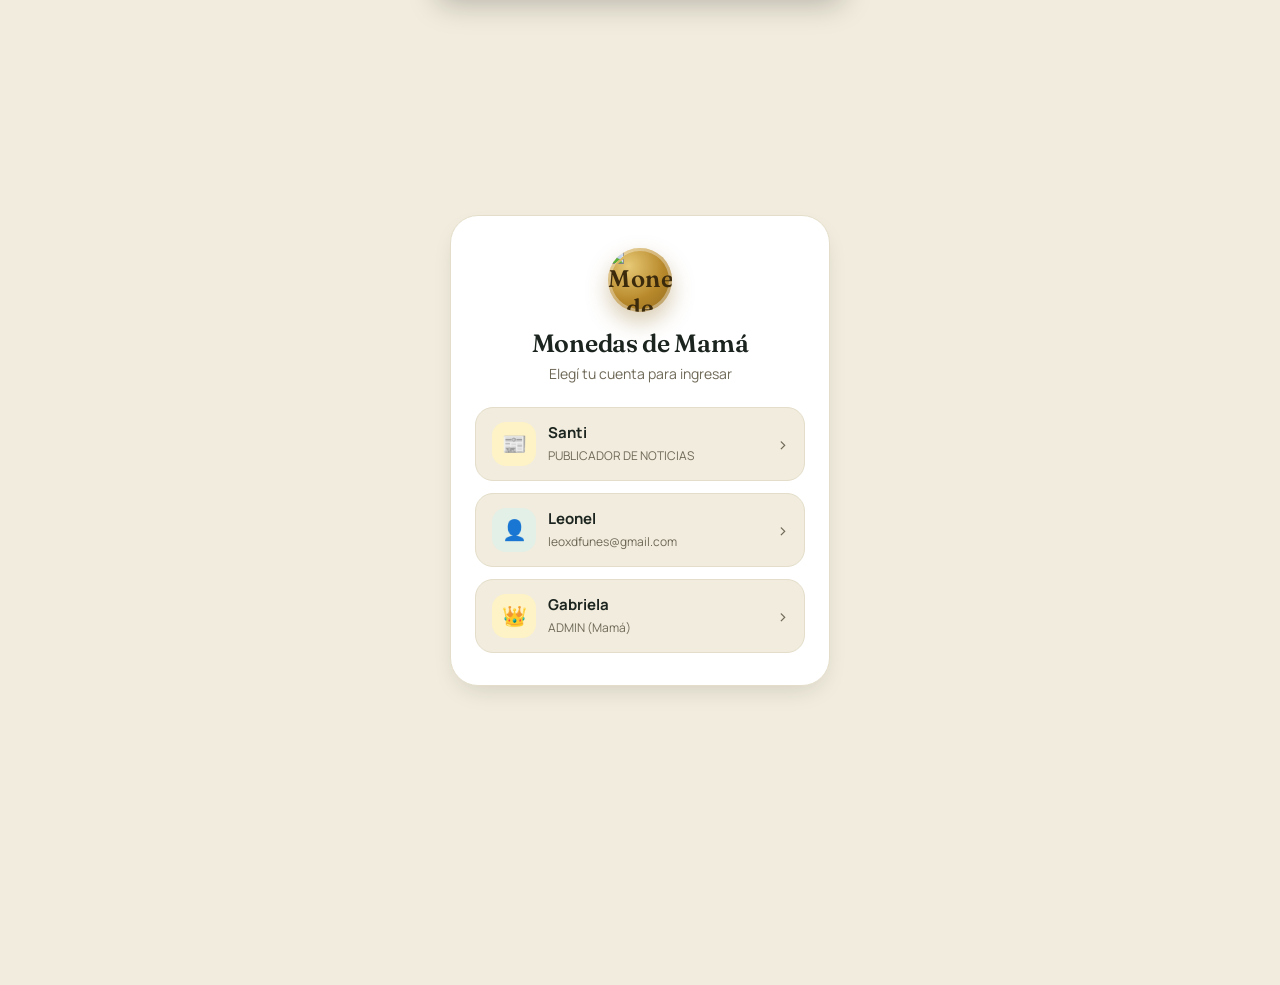
==== index.html @ cf54adca "Update index.html Change Logo" ====
<!DOCTYPE html>
<html lang="es">
<head>
  <meta charset="UTF-8">
  <meta name="viewport" content="width=device-width, initial-scale=1.0, maximum-scale=1.0, user-scalable=no">
  <title>Mom Coin Wallet</title>
  <link rel="icon" type="image/png" href="https://i.ibb.co/SWGbzbR/Gemini-Generated-Image-gv4lhtgv4lhtgv4l.png">
  <link rel="preconnect" href="https://fonts.googleapis.com">
  <link rel="preconnect" href="https://fonts.gstatic.com" crossorigin>
  <link href="https://fonts.googleapis.com/css2?family=Fraunces:opsz,wght@9..144,500;9..144,600;9..144,700&family=Manrope:wght@500;600;700;800&display=swap" rel="stylesheet">

  <!-- OneSignal Web Push: en Median/WebView usamos el bridge nativo.
       El SDK Web se omite para evitar el rechazo "Incompatible browser". -->

  <style>
    * {
      box-sizing: border-box;
      margin: 0;
      padding: 0;
      -webkit-tap-highlight-color: transparent;
      user-select: none;
    }

    :root {
      --bg: #F1ECDD;
      --card: #FFFFFF;
      --text: #1B241E;
      --muted: #6E6857;
      --primary: #1F6F4A;
      --primary-dark: #164F35;
      --primary-light: #E3F0E7;
      --gold: #B8892B;
      --gold-dark: #8F6A1F;
      --gold-light: #F5EAD2;
      --green: #2F6F4E;
      --green-bg: #E9F3EC;
      --red: #A6452F;
      --red-bg: #F6E9E3;
      --border: #E3DDC9;
      --shadow: 0 10px 26px -10px rgba(27, 36, 30, 0.18);
      --radius: 20px;
      --nav-height: 65px;
      --font-display: 'Fraunces', Georgia, serif;
      --font-body: 'Manrope', -apple-system, BlinkMacSystemFont, "Segoe UI", Roboto, sans-serif;
    }

    body.dark-mode {
      --bg: #0E1712;
      --card: #17221B;
      --text: #F1EEE1;
      --muted: #99A196;
      --border: #283329;
      --shadow: 0 10px 30px -10px rgba(0, 0, 0, 0.5);
      --primary-light: rgba(47, 111, 78, 0.18);
      --gold-light: rgba(184, 137, 43, 0.16);
    }

    body {
      min-height: 100vh;
      background: var(--bg);
      color: var(--text);
      font-family: var(--font-body);
      overflow-x: hidden;
      padding-bottom: calc(var(--nav-height) + 20px);
      transition: background 0.3s ease, color 0.3s ease;
    }

    /* ANIMACIONES */
    @keyframes slideUp {
      from { transform: translateY(20px); opacity: 0; }
      to { transform: translateY(0); opacity: 1; }
    }

    @keyframes pulseGlow {
      0%, 100% { transform: scale(1); }
      50% { transform: scale(1.08); }
    }

    .animated-screen {
      animation: slideUp 0.35s cubic-bezier(0.16, 1, 0.3, 1) forwards;
    }

    /* PANTALLA LOGIN */
    #loginScreen {
      min-height: 100vh;
      display: flex;
      align-items: center;
      justify-content: center;
      padding: 20px;
      background: linear-gradient(180deg, var(--bg) 0%, var(--bg) 100%);
    }

    .login-card {
      width: 100%;
      max-width: 380px;
      background: var(--card);
      padding: 32px 24px;
      border-radius: 28px;
      box-shadow: var(--shadow);
      text-align: center;
      border: 1px solid var(--border);
    }

    .app-logo {
      width: 64px;
      height: 64px;
      margin: 0 auto 16px;
      display: flex;
      align-items: center;
      justify-content: center;
      border-radius: 50%;
      background: radial-gradient(circle at 32% 28%, #E7C976, var(--gold) 55%, var(--gold-dark) 100%);
      color: #3B2A0C;
      font-family: var(--font-display);
      font-size: 24px;
      font-weight: 600;
      letter-spacing: 0.5px;
      box-shadow: 0 10px 22px rgba(143, 106, 31, 0.35), inset 0 0 0 3px rgba(255,255,255,0.35);
    }

    .login-card h1 {
      font-family: var(--font-display);
      font-size: 25px;
      font-weight: 600;
      letter-spacing: -0.3px;
      margin-bottom: 6px;
    }

    .login-card p {
      color: var(--muted);
      font-size: 14px;
      margin-bottom: 24px;
    }

    .account-list {
      display: flex;
      flex-direction: column;
      gap: 12px;
    }

    .account-button {
      width: 100%;
      display: flex;
      align-items: center;
      padding: 14px 16px;
      background: var(--bg);
      border: 1px solid var(--border);
      border-radius: 18px;
      color: var(--text);
      cursor: pointer;
      transition: all 0.2s ease;
    }

    .account-button:active {
      transform: scale(0.97);
      background: var(--primary-light);
    }

    .account-avatar {
      width: 44px;
      height: 44px;
      border-radius: 14px;
      background: var(--primary-light);
      display: flex;
      align-items: center;
      justify-content: center;
      font-size: 20px;
      color: var(--primary);
      pointer-events: none;
    }

    .admin-avatar {
      background: #fef3c7;
      color: #d97706;
    }

    .account-info {
      text-align: left;
      flex: 1;
      margin-left: 12px;
      pointer-events: none;
    }

    .account-info strong {
      display: block;
      font-size: 15px;
      font-weight: 700;
    }

    .account-info span {
      font-size: 12px;
      color: var(--muted);
    }

    .account-arrow {
      font-size: 18px;
      color: var(--muted);
      pointer-events: none;
    }

    .password-form {
      display: flex;
      flex-direction: column;
      gap: 14px;
      text-align: left;
    }

    /* APP MAIN */
    #app {
      display: none;
      width: 100%;
      max-width: 600px;
      margin: 0 auto;
      padding: 16px 16px calc(var(--nav-height) + 16px);
    }

    .topbar {
      display: flex;
      align-items: center;
      justify-content: space-between;
      margin-bottom: 20px;
    }

    .brand {
      display: flex;
      align-items: center;
      gap: 10px;
    }

    .brand-logo {
      width: 38px;
      height: 38px;
      border-radius: 50%;
      background: radial-gradient(circle at 32% 28%, #E7C976, var(--gold) 55%, var(--gold-dark) 100%);
      color: #3B2A0C;
      font-family: var(--font-display);
      font-weight: 600;
      display: flex;
      align-items: center;
      justify-content: center;
      font-size: 15px;
      box-shadow: inset 0 0 0 2px rgba(255,255,255,0.35);
    }

    .brand h2 {
      font-family: var(--font-display);
      font-size: 18px;
      font-weight: 600;
    }

    .brand span {
      display: block;
      color: var(--muted);
      font-size: 11px;
    }

    .profile-pill {
      display: flex;
      align-items: center;
      gap: 8px;
      background: var(--card);
      padding: 5px 12px 5px 5px;
      border-radius: 30px;
      border: 1px solid var(--border);
      box-shadow: var(--shadow);
    }

    .profile-pill img {
      width: 30px;
      height: 30px;
      border-radius: 50%;
      object-fit: cover;
    }

    .profile-pill span {
      font-size: 13px;
      font-weight: 700;
    }

    /* TARJETA SALDO */
    .balance-card {
      position: relative;
      padding: 26px 24px 22px;
      border-radius: 22px;
      background:
        repeating-linear-gradient(115deg, rgba(255,255,255,0.035) 0px, rgba(255,255,255,0.035) 1px, transparent 1px, transparent 7px),
        linear-gradient(150deg, #24805A 0%, #1C6B4C 45%, #123B29 100%);
      color: #F4F1E4;
      box-shadow: 0 18px 34px -10px rgba(18, 59, 41, 0.45);
      margin-bottom: 18px;
      overflow: hidden;
      border-top: 3px solid var(--gold);
    }

    .balance-card::after {
      content: '';
      position: absolute;
      top: -50%;
      right: -15%;
      width: 200px;
      height: 200px;
      border-radius: 50%;
      background: radial-gradient(circle, rgba(184,137,43,0.18), transparent 70%);
      pointer-events: none;
    }

    .balance-header {
      display: flex;
      align-items: center;
      justify-content: space-between;
      margin-bottom: 10px;
    }

    .balance-label {
      font-size: 12px;
      opacity: 0.75;
      font-weight: 700;
      letter-spacing: 0.3px;
    }

    .eye-btn {
      background: rgba(255, 255, 255, 0.14);
      border: 1px solid rgba(255,255,255,0.18);
      padding: 6px 12px;
      border-radius: 12px;
      color: #F4F1E4;
      font-size: 12px;
      font-weight: 700;
      cursor: pointer;
      backdrop-filter: blur(4px);
    }

    .balance-amount {
      font-family: var(--font-display);
      font-size: 40px;
      font-weight: 600;
      letter-spacing: -0.5px;
      color: #FBF4DE;
    }

    .balance-sub {
      font-size: 12px;
      opacity: 0.7;
      margin-top: 4px;
    }

    .card-chip-row {
      display: flex;
      align-items: center;
      gap: 10px;
      margin-top: 22px;
      position: relative;
      z-index: 1;
    }

    .card-chip {
      width: 34px;
      height: 26px;
      border-radius: 6px;
      background: linear-gradient(135deg, #F5EAD2 0%, #D9C48C 45%, #B8892B 100%);
      box-shadow: inset 0 0 0 1px rgba(0,0,0,0.15);
      position: relative;
    }
    .card-chip::before {
      content: '';
      position: absolute;
      inset: 4px;
      border: 1px solid rgba(0,0,0,0.18);
      border-radius: 3px;
    }

    .card-contactless {
      font-size: 15px;
      letter-spacing: -3px;
      opacity: 0.55;
      transform: rotate(90deg) scaleX(1.3);
      color: #F4F1E4;
    }

    .card-wordmark {
      margin-left: auto;
      font-family: var(--font-display);
      font-size: 15px;
      font-weight: 600;
      letter-spacing: 1px;
      opacity: 0.9;
    }
    .card-wordmark span {
      color: var(--gold);
      font-weight: 700;
    }

    .card-number {
      margin-top: 16px;
      font-family: 'Courier New', monospace;
      font-size: 17px;
      letter-spacing: 3px;
      opacity: 0.85;
      position: relative;
      z-index: 1;
    }

    .card-holder-row {
      display: flex;
      justify-content: space-between;
      align-items: flex-end;
      margin-top: 14px;
      position: relative;
      z-index: 1;
    }

    .card-holder-label {
      font-size: 9px;
      text-transform: uppercase;
      letter-spacing: 0.6px;
      opacity: 0.6;
      margin-bottom: 2px;
    }

    .card-holder-name {
      font-size: 13px;
      font-weight: 700;
      letter-spacing: 0.5px;
    }

    /* ACCIONES RÁPIDAS */
    .quick-actions {
      display: grid;
      grid-template-columns: repeat(4, 1fr);
      gap: 10px;
      margin-bottom: 20px;
    }

    .action-item {
      background: var(--card);
      border: 1px solid var(--border);
      border-radius: 18px;
      padding: 14px 8px;
      display: flex;
      flex-direction: column;
      align-items: center;
      gap: 8px;
      cursor: pointer;
      box-shadow: var(--shadow);
      transition: all 0.2s ease;
    }

    .action-item:active {
      transform: scale(0.94);
      background: var(--primary-light);
    }

    .action-icon {
      width: 42px;
      height: 42px;
      border-radius: 14px;
      background: var(--primary-light);
      color: var(--primary);
      display: flex;
      align-items: center;
      justify-content: center;
      font-size: 18px;
    }

    .action-label {
      font-size: 11px;
      font-weight: 700;
      color: var(--text);
      text-align: center;
    }

    /* CARDS */
    .card {
      background: var(--card);
      border-radius: 22px;
      border: 1px solid var(--border);
      box-shadow: var(--shadow);
      padding: 20px;
      margin-bottom: 18px;
    }

    .card-title {
      font-family: var(--font-display);
      font-size: 17px;
      font-weight: 600;
      margin-bottom: 14px;
      display: flex;
      align-items: center;
      justify-content: space-between;
    }

    /* MOVIMIENTOS */
    .tx-item {
      display: flex;
      align-items: center;
      justify-content: space-between;
      padding: 12px 0;
      border-bottom: 1px dashed var(--border);
    }

    .tx-item:last-child {
      border-bottom: none;
    }

    .tx-left {
      display: flex;
      align-items: center;
      gap: 12px;
    }

    .tx-icon {
      width: 40px;
      height: 40px;
      border-radius: 12px;
      display: flex;
      align-items: center;
      justify-content: center;
      font-size: 16px;
    }

    .tx-icon.income { background: var(--green-bg); color: var(--green); }
    .tx-icon.expense { background: var(--red-bg); color: var(--red); }

    .tx-title {
      font-size: 14px;
      font-weight: 700;
    }

    .tx-date {
      font-size: 11px;
      color: var(--muted);
      margin-top: 2px;
    }

    .tx-amount {
      font-family: var(--font-display);
      font-size: 15px;
      font-weight: 600;
    }

    .tx-amount.income { color: var(--green); }
    .tx-amount.expense { color: var(--red); }

    /* CHAT BUBBLES */
    .chat-container {
      display: flex;
      flex-direction: column;
      gap: 10px;
      max-height: 380px;
      overflow-y: auto;
      padding: 10px 5px;
      margin-bottom: 12px;
    }

    .chat-bubble {
      max-width: 80%;
      padding: 10px 14px;
      border-radius: 16px;
      font-size: 13px;
      line-height: 1.4;
      margin-bottom: 4px;
      position: relative;
      word-wrap: break-word;
    }

    .chat-bubble-wrapper {
      display: flex;
      flex-direction: column;
      margin-bottom: 8px;
    }

    .chat-bubble-wrapper.mine {
      align-items: flex-end;
    }

    .chat-bubble-wrapper.other {
      align-items: flex-start;
    }

    .chat-bubble.mine {
      background: var(--primary);
      color: white;
      border-bottom-right-radius: 4px;
    }

    .chat-bubble.other {
      background: var(--bg);
      color: var(--text);
      border: 1px solid var(--border);
      border-bottom-left-radius: 4px;
    }

    .chat-author {
      font-size: 11px;
      font-weight: 700;
      color: var(--primary);
      margin-bottom: 3px;
    }

    .chat-meta {
      font-size: 10px;
      opacity: 0.7;
      margin-top: 4px;
      text-align: right;
    }

    .audio-player {
      width: 100%;
      max-width: 230px;
      margin-top: 6px;
    }

    /* NAVIGATION */
    .bottom-nav {
      position: fixed;
      bottom: 0;
      left: 0;
      right: 0;
      height: var(--nav-height);
      background: var(--card);
      border-top: 1px solid var(--border);
      display: flex;
      align-items: center;
      justify-content: space-around;
      z-index: 999;
      box-shadow: 0 -10px 25px rgba(0, 0, 0, 0.05);
      max-width: 600px;
      margin: 0 auto;
    }

    .nav-tab {
      display: flex;
      flex-direction: column;
      align-items: center;
      gap: 3px;
      background: none;
      border: none;
      color: var(--muted);
      font-size: 10px;
      font-weight: 700;
      cursor: pointer;
      width: 20%;
      padding: 6px 0;
      transition: all 0.2s ease;
      position: relative;
    }

    .nav-tab.active {
      color: var(--primary);
    }

    .nav-tab .tab-icon {
      font-size: 20px;
      position: relative;
    }

    .nav-badge {
      position: absolute;
      top: -3px;
      right: -8px;
      width: 10px;
      height: 10px;
      background: #ef4444;
      border-radius: 50%;
      border: 2px solid var(--card);
      animation: pulseGlow 1.5s infinite;
    }

    .page-section {
      display: none;
    }

    .page-section.active {
      display: block;
      animation: slideUp 0.3s cubic-bezier(0.16, 1, 0.3, 1);
    }

    .admin-alert-banner {
      background: linear-gradient(150deg, #B5573A, #8F3E28);
      color: #FBF1EA;
      padding: 16px;
      border-radius: 18px;
      margin-bottom: 18px;
      box-shadow: 0 10px 22px -6px rgba(143, 62, 40, 0.4);
      border-top: 2px solid rgba(255,255,255,0.25);
    }

    .form-input {
      width: 100%;
      padding: 14px;
      border: 1px solid var(--border);
      background: var(--bg);
      color: var(--text);
      border-radius: 14px;
      font-size: 14px;
      outline: none;
      margin-bottom: 12px;
    }

    .btn-primary {
      width: 100%;
      padding: 14px;
      background: var(--primary);
      color: white;
      border-radius: 14px;
      font-size: 15px;
      font-weight: 800;
      border: none;
      cursor: pointer;
      transition: all 0.15s ease;
    }

    .btn-primary:active {
      transform: scale(0.97);
      background: var(--primary-dark);
    }

    .btn-spinner {
      display: inline-block;
      width: 13px;
      height: 13px;
      border: 2px solid rgba(255,255,255,0.4);
      border-top-color: #fff;
      border-radius: 50%;
      animation: btnspin 0.7s linear infinite;
      vertical-align: middle;
      margin-right: 4px;
    }
    @keyframes btnspin { to { transform: rotate(360deg); } }

    .segmented-control {
      display: flex;
      background: var(--bg);
      border-radius: 12px;
      padding: 4px;
      gap: 4px;
    }
    .segmented-option {
      flex: 1;
      padding: 10px;
      border: none;
      background: transparent;
      border-radius: 9px;
      font-size: 13px;
      font-weight: 800;
      color: var(--muted);
      cursor: pointer;
      transition: all 0.15s ease;
    }
    .segmented-option.active {
      background: var(--card);
      color: var(--primary);
      box-shadow: 0 1px 4px rgba(0,0,0,0.12);
    }

    .family-balance-row {
      display: flex;
      align-items: center;
      justify-content: space-between;
      padding: 10px 0;
      border-bottom: 1px solid var(--border);
    }
    .family-balance-row:last-child { border-bottom: none; }
    .family-balance-row img {
      width: 32px; height: 32px; border-radius: 10px; margin-right: 10px;
    }
    .family-balance-left { display: flex; align-items: center; }
    .family-balance-name { font-size: 13px; font-weight: 700; }
    .family-balance-visibility { font-size: 10px; color: var(--muted); }
    .family-balance-amount { font-size: 15px; font-weight: 800; color: var(--primary); }

    /* TOAST */
    #toast {
      position: fixed;
      top: 20px;
      left: 50%;
      transform: translate(-50%, -100px);
      background: var(--text);
      color: var(--card);
      padding: 12px 20px;
      border-radius: 30px;
      font-size: 13px;
      font-weight: 700;
      box-shadow: 0 10px 25px rgba(0,0,0,0.2);
      z-index: 10000;
      transition: transform 0.3s cubic-bezier(0.175, 0.885, 0.32, 1.275);
    }

    #toast.show {
      transform: translate(-50%, 0);
    }

    #toast.toast-success {
      background: var(--primary-dark);
      color: #F4F1E4;
    }

    #toast.toast-error {
      background: #8F3E28;
      color: #FBF1EA;
    }

    /* BANNER DE NOTIFICACIÓN EN VIVO */
    #liveNotifBanner {
      position: fixed;
      top: 0;
      left: 50%;
      width: calc(100% - 24px);
      max-width: 420px;
      transform: translate(-50%, -120%);
      background: var(--card);
      color: var(--text);
      border: 1px solid var(--border);
      border-left: 4px solid var(--gold);
      border-radius: 16px;
      box-shadow: 0 14px 30px -8px rgba(0,0,0,0.25);
      margin-top: 10px;
      padding: 12px 14px;
      display: flex;
      align-items: center;
      gap: 12px;
      z-index: 10001;
      cursor: pointer;
      transition: transform 0.35s cubic-bezier(0.16, 1, 0.3, 1);
    }

    #liveNotifBanner.show {
      transform: translate(-50%, 0);
    }

    .live-notif-icon {
      width: 38px;
      height: 38px;
      flex-shrink: 0;
      border-radius: 50%;
      background: var(--gold-light);
      display: flex;
      align-items: center;
      justify-content: center;
      font-size: 18px;
    }

    .live-notif-text {
      flex: 1;
      min-width: 0;
    }

    .live-notif-title {
      font-size: 13px;
      font-weight: 800;
      margin-bottom: 2px;
    }

    .live-notif-body {
      font-size: 12px;
      color: var(--muted);
      white-space: nowrap;
      overflow: hidden;
      text-overflow: ellipsis;
    }

    .onesignal-status {
      display: flex;
      align-items: center;
      gap: 8px;
      font-size: 12px;
      color: var(--muted);
      margin-top: 10px;
      padding: 10px;
      background: var(--bg);
      border-radius: 12px;
    }

    .status-dot {
      width: 10px;
      height: 10px;
      border-radius: 50%;
      background: #10b981;
    }

    /* ===== MOM COIN PRO UI / MOBILE POLISH ===== */
    html { scroll-behavior: smooth; }
    body {
      background:
        radial-gradient(circle at 10% -10%, rgba(184,137,43,.10), transparent 32%),
        radial-gradient(circle at 100% 0%, rgba(31,111,74,.08), transparent 28%),
        var(--bg);
    }
    button, input, select { font: inherit; }
    button { touch-action: manipulation; }
    .topbar { position: sticky; top: 0; z-index: 900; padding: 10px 0 12px; background: color-mix(in srgb, var(--bg) 88%, transparent); backdrop-filter: blur(16px); }
    .brand { min-width: 0; }
    .brand h2 { letter-spacing: -.4px; }
    .brand-logo { flex-shrink: 0; }
    .profile-pill { cursor: pointer; transition: transform .18s ease, box-shadow .18s ease; }
    .profile-pill:active { transform: scale(.96); }
    .dashboard-greeting { display:flex; align-items:flex-end; justify-content:space-between; gap:12px; margin: 2px 0 14px; }
    .dashboard-greeting h1 { font-family:var(--font-display); font-size:25px; line-height:1.05; letter-spacing:-.7px; }
    .dashboard-greeting p { color:var(--muted); font-size:12px; margin-top:5px; }
    .online-pill { display:inline-flex; align-items:center; gap:6px; padding:7px 10px; border-radius:999px; background:var(--card); border:1px solid var(--border); font-size:10px; font-weight:800; white-space:nowrap; box-shadow:0 5px 16px rgba(0,0,0,.05); }
    .online-dot { width:7px; height:7px; border-radius:50%; background:#22c55e; box-shadow:0 0 0 4px rgba(34,197,94,.12); }
    .balance-card { transition:transform .2s ease, box-shadow .2s ease; }
    .balance-card:active { transform:scale(.995); }
    .balance-tools { display:flex; gap:8px; margin-top:16px; position:relative; z-index:2; }
    .balance-tool { border:1px solid rgba(255,255,255,.18); background:rgba(255,255,255,.10); color:#fff; border-radius:11px; padding:8px 10px; font-size:11px; font-weight:800; cursor:pointer; backdrop-filter:blur(5px); }
    .balance-tool:active { transform:scale(.96); }
    .summary-grid { display:grid; grid-template-columns:1fr 1fr; gap:10px; margin-bottom:18px; }
    .summary-tile { background:var(--card); border:1px solid var(--border); border-radius:17px; padding:13px 14px; box-shadow:var(--shadow); min-width:0; }
    .summary-tile .label { color:var(--muted); font-size:10px; font-weight:800; text-transform:uppercase; letter-spacing:.35px; }
    .summary-tile .value { margin-top:5px; font-size:17px; font-weight:800; overflow:hidden; text-overflow:ellipsis; white-space:nowrap; }
    .summary-tile .sub { margin-top:2px; color:var(--muted); font-size:10px; }
    .section-kicker { display:flex; align-items:center; justify-content:space-between; gap:10px; margin: 4px 2px 10px; }
    .section-kicker strong { font-family:var(--font-display); font-size:17px; }
    .section-kicker span { color:var(--muted); font-size:10px; font-weight:700; }
    .transaction-tools { display:flex; gap:8px; margin:-4px 0 12px; }
    .transaction-search { flex:1; margin:0; padding:11px 13px; border-radius:13px; }
    .mini-action { border:1px solid var(--border); background:var(--bg); color:var(--text); border-radius:13px; padding:0 12px; font-weight:800; cursor:pointer; }
    .mini-action:active { transform:scale(.96); }
    .pro-card { position:relative; overflow:hidden; }
    .pro-card::after { content:''; position:absolute; width:120px; height:120px; right:-50px; top:-55px; border-radius:50%; background:var(--primary-light); pointer-events:none; }
    .admin-shortcut { display:none; align-items:center; justify-content:space-between; gap:12px; padding:14px; margin-bottom:18px; border:1px solid rgba(184,137,43,.35); background:linear-gradient(135deg,var(--gold-light),var(--card)); border-radius:18px; cursor:pointer; box-shadow:var(--shadow); }
    .admin-shortcut strong { display:block; font-size:13px; }
    .admin-shortcut span { display:block; color:var(--muted); font-size:10px; margin-top:3px; }
    .admin-shortcut .shortcut-icon { font-size:25px; }
    .bottom-nav { padding:4px 6px calc(4px + env(safe-area-inset-bottom)); height:calc(var(--nav-height) + env(safe-area-inset-bottom)); border-radius:18px 18px 0 0; }
    .nav-tab { min-width:0; }
    .nav-tab .tab-icon { transition:transform .18s ease; }
    .nav-tab.active .tab-icon { transform:translateY(-1px) scale(1.08); }
    .btn-primary { min-height:48px; box-shadow:0 8px 18px -10px rgba(31,111,74,.65); }
    .btn-primary:disabled, .action-item:disabled { pointer-events:none; }
    .form-input { min-height:48px; }
    .empty-state { text-align:center; padding:24px 14px; color:var(--muted); font-size:12px; }
    @media (max-width: 390px) {
      #app { padding-left:12px; padding-right:12px; }
      .balance-amount { font-size:34px; }
      .quick-actions { gap:7px; }
      .action-item { padding:12px 5px; }
      .action-icon { width:38px; height:38px; }
      .action-label { font-size:10px; }
      .dashboard-greeting h1 { font-size:22px; }
    }
    @media (min-width: 700px) {
      #app { max-width:760px; }
      .bottom-nav { max-width:760px; }
      .summary-grid { grid-template-columns:repeat(4,1fr); }
    }

    .field-label{font-size:12px;font-weight:700;color:var(--muted);display:block;margin-bottom:4px}
    .small-muted{font-size:10px;color:var(--muted)}
    .admin-schedule-box{border:1px solid var(--border);background:var(--bg);padding:12px;border-radius:15px;margin:4px 0 14px}
    .schedule-row{display:flex;align-items:center;justify-content:space-between;gap:10px;padding:11px 0;border-bottom:1px solid var(--border)}
    .schedule-row:last-child{border-bottom:none}
    .schedule-pill{font-size:10px;font-weight:800;padding:5px 8px;border-radius:999px;background:var(--primary-light);color:var(--primary)}
    .news-item{padding:12px 0;border-bottom:1px dashed var(--border)}
    .news-item:last-child{border-bottom:none}
    .news-title{font-size:14px;font-weight:800;margin-bottom:4px}
    .news-body{font-size:12px;color:var(--muted);line-height:1.5;white-space:pre-wrap}
    .news-date{font-size:10px;color:var(--muted);margin-top:7px}
    .reason-chip{border:1px solid var(--border);background:var(--bg);color:var(--text);border-radius:999px;padding:6px 9px;font-size:10px;font-weight:700;cursor:pointer}
  </style>
</head>

<body>
  <!-- ===== Bloqueo rápido de la app (huella / PIN local del dispositivo) ===== -->
  <div id="appLockScreen" style="display:none; position:fixed; inset:0; z-index:99997; background:var(--primary-dark, #14532d); color:#fff; flex-direction:column; align-items:center; justify-content:center; padding:24px; text-align:center;">
    <div style="font-size:52px;margin-bottom:10px;">🔒</div>
    <h2 style="font-size:18px;margin-bottom:6px;">Banco de Mamá bloqueado</h2>
    <p id="appLockSubtitle" style="font-size:13px;opacity:0.85;margin-bottom:26px;">Desbloqueá con tu huella para continuar</p>

    <button id="appLockBiometricBtn" class="btn-primary" style="max-width:280px;background:#fff;color:var(--primary-dark, #14532d);margin-bottom:12px;">👆 Usar huella</button>

    <div id="appLockPinArea" style="display:none;max-width:280px;width:100%;">
      <input id="appLockPinInput" type="password" inputmode="numeric" maxlength="8" placeholder="PIN de respaldo" class="form-input" style="text-align:center;letter-spacing:4px;">
      <button id="appLockPinBtn" class="btn-primary" style="background:#fff;color:var(--primary-dark, #14532d);">Desbloquear</button>
    </div>

    <button id="appLockUsePinInstead" style="background:none;border:none;color:#fff;opacity:0.75;font-size:12px;margin-top:16px;text-decoration:underline;cursor:pointer;">Usar PIN de respaldo</button>
  </div>

  <!-- ===== Configuración inicial de bloqueo (aparece una sola vez) ===== -->
  <div id="appLockSetupScreen" style="display:none; position:fixed; inset:0; z-index:99996; background:rgba(0,0,0,0.6); align-items:center; justify-content:center; padding:20px;">
    <div class="card" style="max-width:340px;width:100%;">
      <div style="text-align:center;font-size:40px;margin-bottom:8px;">🔐</div>
      <h3 style="text-align:center;font-size:16px;margin-bottom:6px;">Protegé tu banco</h3>
      <p style="text-align:center;font-size:12px;color:var(--muted);margin-bottom:18px;">Activá un bloqueo rápido para que nadie más abra tu billetera desde este celular.</p>

      <button id="setupBiometricBtn" class="btn-primary" style="margin-bottom:10px;">👆 Configurar huella</button>
      <button id="setupPinOnlyBtn" class="btn-primary" style="background:var(--card);color:var(--primary);border:1px solid var(--primary);margin-bottom:10px;">🔢 Solo usar PIN</button>
      <button id="setupSkipBtn" style="background:none;border:none;color:var(--muted);font-size:12px;text-decoration:underline;cursor:pointer;width:100%;">Ahora no</button>

      <div id="setupPinCreateArea" style="display:none;margin-top:14px;border-top:1px solid var(--border);padding-top:14px;">
        <label style="font-size:12px;font-weight:700;color:var(--muted);display:block;margin-bottom:4px;">Creá un PIN de respaldo (4-8 dígitos)</label>
        <input id="setupPinInput1" type="password" inputmode="numeric" maxlength="8" class="form-input" placeholder="Nuevo PIN">
        <input id="setupPinInput2" type="password" inputmode="numeric" maxlength="8" class="form-input" placeholder="Repetir PIN">
        <button id="setupPinConfirmBtn" class="btn-primary">Guardar y activar</button>
      </div>
    </div>
  </div>

  <!-- ===== Panel de Debug Visual (para ver errores dentro del WebView de Median) ===== -->
  <div id="debugPanel" style="display:none; position:fixed; inset:0; z-index:99999; background:rgba(0,0,0,0.92); color:#0f0; font-family:monospace; font-size:12px; padding:12px; overflow-y:auto; white-space:pre-wrap; word-break:break-word;">
    <div style="display:flex; justify-content:space-between; align-items:center; margin-bottom:8px; position:sticky; top:0; background:rgba(0,0,0,0.92); padding-bottom:8px;">
      <strong style="color:#fff;">🐞 Debug Log</strong>
      <div>
        <button onclick="navigator.clipboard && navigator.clipboard.writeText(document.getElementById('debugLogContent').innerText); this.innerText='Copiado!'" style="margin-right:6px; padding:6px 10px;">Copiar</button>
        <button onclick="document.getElementById('debugLogContent').innerHTML=''" style="margin-right:6px; padding:6px 10px;">Limpiar</button>
        <button onclick="document.getElementById('debugPanel').style.display='none'" style="padding:6px 10px;">Cerrar</button>
      </div>
    </div>
    <div id="debugLogContent"></div>
  </div>
  <script>
    (function() {
      const logBox = () => document.getElementById('debugLogContent');
      function addLine(type, args) {
        try {
          const box = logBox();
          if (!box) return;
          const line = document.createElement('div');
          const colors = { log: '#0f0', error: '#f66', warn: '#fd6', info: '#6cf' };
          line.style.color = colors[type] || '#0f0';
          line.style.borderBottom = '1px solid #333';
          line.style.padding = '4px 0';
          const time = new Date().toLocaleTimeString();
          const msg = args.map(a => {
            try { return typeof a === 'object' ? JSON.stringify(a) : String(a); }
            catch (e) { return String(a); }
          }).join(' ');
          line.textContent = `[${time}] ${type.toUpperCase()}: ${msg}`;
          box.appendChild(line);
          box.parentElement.scrollTop = box.parentElement.scrollHeight;
        } catch (e) {}
      }

      ['log', 'error', 'warn', 'info'].forEach(type => {
        const original = console[type];
        console[type] = function(...args) {
          addLine(type, args);
          original.apply(console, args);
        };
      });

      window.addEventListener('error', function(e) {
        addLine('error', [`${e.message} (${e.filename}:${e.lineno}:${e.colno})`]);
      });
      window.addEventListener('unhandledrejection', function(e) {
        const reason = e.reason;
        let details = '';
        try {
          if (reason instanceof Error) {
            details = `${reason.name}: ${reason.message}${reason.stack ? '\n' + reason.stack : ''}`;
          } else if (reason && typeof reason === 'object') {
            details = JSON.stringify(reason, Object.getOwnPropertyNames(reason));
          } else {
            details = String(reason);
          }
        } catch (_) {
          details = String(reason);
        }
        addLine('error', ['Promise rechazada sin manejar:', details]);
        console.error('Unhandled rejection detallada:', reason);
        e.preventDefault();
      });

      // Triple toque sobre cualquier logo "MC" (login o barra superior)
      // abre el panel de debug. Nada visible en pantalla hasta ese gesto.
      document.addEventListener('DOMContentLoaded', function() {
        let tapCount = 0;
        let tapTimer = null;

        function registerTap() {
          tapCount++;
          if (tapTimer) clearTimeout(tapTimer);
          tapTimer = setTimeout(() => { tapCount = 0; }, 1200);
          if (tapCount >= 3) {
            tapCount = 0;
            clearTimeout(tapTimer);
            document.getElementById('debugPanel').style.display = 'block';
          }
        }

document.querySelectorAll('.app-logo, .brand-logo').forEach(logo => {
          logo.style.cursor = 'pointer';
          logo.addEventListener('click', registerTap);
        });
      });
    })();
  </script>

  <section id="loginScreen">
    <div class="login-card animated-screen">
      <img src="https://i.ibb.co/Y78nttM3/Gemini-Generated-Image-gv4lhtgv4lhtgv4l-1-1.png" alt="Monedas de Mamá" class="app-logo" border="0" />

      <div id="accountSelection">
        <h1>Monedas de Mamá</h1>
        <p>Elegí tu cuenta para ingresar</p>
        <div class="account-list">          <button type="button" class="account-button" data-name="Santi" data-email="santipapel16@gmail.com">
            <div class="account-avatar admin-avatar">📰</div>
            <div class="account-info">
              <strong>Santi</strong>
              <span>PUBLICADOR DE NOTICIAS</span>
            </div>
            <div class="account-arrow">›</div>
          </button>

          <button type="button" class="account-button" data-name="Leonel" data-email="leoxdfunes@gmail.com">
            <div class="account-avatar">👤</div>
            <div class="account-info">
              <strong>Leonel</strong>
              <span>leoxdfunes@gmail.com</span>
            </div>
            <div class="account-arrow">›</div>
          </button>

          <button type="button" class="account-button" data-name="Gabriela" data-email="gabyhuchy@gmail.com">
            <div class="account-avatar admin-avatar">👑</div>
            <div class="account-info">
              <strong>Gabriela</strong>
              <span>ADMIN (Mamá)</span>
            </div>
            <div class="account-arrow">›</div>
          </button>
        </div>
      </div>

      <!-- FORMULARIO DE CONTRASEÑA -->
      <div id="passwordScreen" style="display: none;">
        <h1 id="passwordAccountName">Hola</h1>
        <p>Ingresá tu PIN o Contraseña</p>

        <div class="password-form">
          <input type="password" id="standardPasswordInput" class="form-input" placeholder="PIN / Contraseña" autocomplete="current-password">
          <button type="button" id="loginSubmitBtn" class="btn-primary">Ingresar 🚀</button>
          <button type="button" id="backAccounts" class="btn-primary" style="background:var(--bg); color:var(--text); border:1px solid var(--border);">← Volver a cuentas</button>
        </div>
      </div>

    </div>
  </section>

  <main id="app">
    <!-- TOP BAR -->
    <header class="topbar">
      <div class="brand">
        <div class="brand-logo">MC</div>
        <div>
          <h2>Mom Coin Bank</h2>
          <span id="headerRole">Banco Oficial del Hogar</span>
        </div>
      </div>
      <div class="profile-pill" id="profilePill">
        <img id="headerAvatar" src="https://api.dicebear.com/7.x/bottts/svg?seed=User" alt="Avatar">
        <span id="headerName">Usuario</span>
      </div>
    </header>

    <!-- SECCIÓN 1: INICIO / DASHBOARD -->
    <section id="pageHome" class="page-section active">
      <div class="dashboard-greeting">
        <div>
          <h1>Hola, <span id="homeGreetingName">Usuario</span> 👋</h1>
          <p>Tu banco familiar, simple y sin vueltas.</p>
        </div>
        <div class="online-pill"><span class="online-dot"></span>Sincronizado</div>
      </div>

      <div id="adminShortcut" class="admin-shortcut">
        <div><strong>👑 Centro de administración</strong><span>Gestioná saldos, economía y operaciones familiares.</span></div>
        <div class="shortcut-icon">›</div>
      </div>

      <!-- ALERTA SOLICITUDES DE RETIRO (MAMÁ) -->
      <div id="adminWithdrawAlert" class="admin-alert-banner" style="display: none;">
        <div style="display:flex;justify-content:space-between;align-items:center;font-weight:800;font-size:14px;margin-bottom:8px;">
          <span>🚨 SOLICITUDES DE RETIRO PENDIENTES</span>
          <span id="withdrawAlertBadge" style="background:white;color:#dc2626;padding:2px 8px;border-radius:10px;font-size:12px;">0</span>
        </div>
        <div id="withdrawAlertList"></div>
      </div>

      <!-- TARJETA SALDO -->
      <article class="balance-card">
        <div class="balance-header">
          <span class="balance-label">Saldo disponible</span>
          <button id="privacyButton" class="eye-btn">👁 Ocultar</button>
        </div>
        <div id="balance" class="balance-amount">0.00</div>
        <div class="balance-sub">Mom Coins (MC)</div>
        <div class="balance-tools">
          <button id="copyBalanceBtn" class="balance-tool" type="button">📋 Copiar saldo</button>
          <button id="shareBalanceBtn" class="balance-tool" type="button">↗ Compartir</button>
        </div>

        <div class="card-chip-row">
          <div class="card-chip" aria-hidden="true"></div>
          <div class="card-contactless" aria-hidden="true">))) </div>
          <div class="card-wordmark">MOM<span>BANK</span></div>
        </div>
        <div class="card-number" id="cardMaskedNumber">•••• •••• •••• ••••</div>
        <div class="card-holder-row">
          <div>
            <div class="card-holder-label">Titular</div>
            <div class="card-holder-name" id="cardHolderName">—</div>
          </div>
          <div style="text-align:right;">
            <div class="card-holder-label">Válida hasta</div>
            <div class="card-holder-name">∞ / ∞</div>
          </div>
        </div>
      </article>

      <div class="summary-grid">
        <div class="summary-tile"><div class="label">Valor actual</div><div class="value" id="homeArsValue">$0</div><div class="sub">Tu saldo en ARS</div></div>
        <div class="summary-tile"><div class="label">Cotización</div><div class="value" id="homeMcRate">$0</div><div class="sub">1 MC en pesos</div></div>
      </div>

      <!-- ECONOMÍA PÚBLICA: Mamá decide si el resto la puede ver -->
      <div class="card pro-card" id="publicEconomyCard" style="display:none;">
        <div class="card-title"><span>📊 Economía familiar</span><span id="publicEconomyStatus" style="font-size:10px;color:var(--muted);">Actualizada</span></div>
        <div style="display:grid;grid-template-columns:1fr 1fr;gap:10px;">
          <div class="summary-tile"><div class="label">1 MC</div><div class="value" id="publicEconomyRate">$0</div><div class="sub">Valor en ARS</div></div>
          <div class="summary-tile"><div class="label">Conversión</div><div class="value" id="publicEconomyExample">1 MC</div><div class="sub">Cotización vigente</div></div>
        </div>
      </div>

      <!-- NOTICIAS DE LA FAMILIA -->
      <div class="card" id="newsCard">
        <div class="card-title"><span>📰 Noticias</span><span id="newsCount" style="font-size:12px;color:var(--muted);font-weight:normal;">0</span></div>
        <div id="newsList"><div class="empty-state">Cargando noticias...</div></div>
      </div>

      <!-- BOTONES DE ACCIÓN RÁPIDA -->
      <div class="quick-actions">
        <div class="action-item" id="quickTransfer">
          <div class="action-icon">🔄</div>
          <span class="action-label">Transferir</span>
        </div>
        <div class="action-item" id="quickWithdraw">
          <div class="action-icon">💸</div>
          <span class="action-label">Retirar</span>
        </div>
        <div class="action-item" id="quickChat">
          <div class="action-icon">💬</div>
          <span class="action-label">Chat</span>
        </div>
        <div class="action-item" id="quickSettings">
          <div class="action-icon">⚙️</div>
          <span class="action-label">Ajustes</span>
        </div>
      </div>

      <!-- FAMILIA: saldos que otros integrantes decidieron compartir -->
      <div class="card" id="familyShareCard" style="display:none;">
        <div class="card-title">
          <span>👨‍👩‍👧 Familia</span>
        </div>
        <div id="familyShareList"></div>
      </div>

      <!-- ÚLTIMOS MOVIMIENTOS -->
      <div class="card">
        <div class="card-title">
          <span>Últimos Movimientos</span>
          <span id="transactionCount" style="font-size:12px;color:var(--muted);font-weight:normal;">0 movs</span>
        </div>
        <div class="transaction-tools">
          <input id="transactionSearchInput" class="form-input transaction-search" type="search" placeholder="🔎 Buscar movimiento..." autocomplete="off">
          <button id="clearTransactionSearch" class="mini-action" type="button" aria-label="Limpiar búsqueda">×</button>
        </div>
        <div id="transactionsList">
          <div style="text-align:center;padding:20px;color:var(--muted);font-size:13px;">Cargando movimientos...</div>
        </div>
      </div>
    </section>

    <!-- SECCIÓN 2: CHAT BANCARIO CON AUDIO -->
    <section id="pageChat" class="page-section">
      <div class="card">
        <div class="card-title">
          <span>💬 Chat Familiar</span>
          <span id="unreadMessagesBadge" style="display:none;background:#ef4444;color:white;border-radius:10px;padding:2px 8px;font-size:11px;">0</span>
        </div>

        <div id="messagesList" class="chat-container">
          <div style="text-align:center;color:var(--muted);font-size:12px;padding:20px;">Cargando mensajes...</div>
        </div>

        <div style="display:flex;gap:8px;">
          <input id="messageInput" type="text" class="form-input" style="margin:0;" placeholder="Escribí un mensaje...">
          <button id="sendMessageBtn" class="btn-primary" style="width:auto;padding:0 20px;">➤</button>
        </div>

        <div style="display:flex;gap:8px;margin-top:10px;">
          <button id="recordVoiceBtn" class="form-input" style="margin:0;cursor:pointer;font-weight:700;display:flex;align-items:center;justify-content:center;gap:6px;background:var(--primary-light);color:var(--primary);border:1px solid var(--primary);">
            🎙️ <span id="recordBtnText">Grabar Nota de Voz</span>
          </button>
        </div>

        <div id="recordingStatus" style="display:none;margin-top:8px;color:#ef4444;font-weight:700;font-size:13px;text-align:center;">
          🔴 Grabando audio... <span id="recordingTime">0:00</span>
        </div>
      </div>
    </section>

    <!-- SECCIÓN 3: RETIROS -->
    <section id="pageWithdraw" class="page-section">
      <div class="card" id="withdrawSection">
        <div class="card-title">
          <span>💸 Solicitar Retiro en Efectivo</span>
        </div>
        <p style="font-size:13px;color:var(--muted);margin-bottom:14px;">Los retiros se liquidan al final de cada mes. Podés elegir una cantidad fija o pedir todos los MC que tengas en ese momento.</p>

        <div style="display:flex;gap:8px;margin-bottom:14px;">
          <button type="button" id="withdrawSpecificBtn" class="btn-primary" style="flex:1;padding:10px;">MC específicos</button>
          <button type="button" id="withdrawAllBtn" class="btn-primary" style="flex:1;padding:10px;background:var(--card);color:var(--primary);border:1px solid var(--primary);">Todos mis MC</button>
        </div>

        <div id="withdrawSpecificFields">
          <label style="font-size:12px;font-weight:700;color:var(--muted);display:block;margin-bottom:4px;">Cantidad de MC a retirar</label>
          <input id="withdrawAmount" type="number" min="1" step="0.01" class="form-input" placeholder="Ej: 5">
          <div id="withdrawCalc" style="font-size:14px;color:var(--primary);font-weight:800;margin-bottom:16px;background:var(--primary-light);padding:10px;border-radius:12px;text-align:center;">Valor estimado: $0 ARS</div>
        </div>

        <div id="withdrawAllInfo" style="display:none;font-size:13px;color:var(--muted);margin-bottom:16px;background:var(--primary-light);padding:12px;border-radius:12px;text-align:center;">Se retirará el saldo que tengas al momento de la liquidación de fin de mes.</div>
        <button id="requestWithdrawBtn" class="btn-primary">Programar retiro a fin de mes 🚀</button>
      </div>

      <div class="card">
        <div class="card-title">Mis Solicitudes de Retiro</div>
        <div id="userWithdrawalsList">
          <div style="text-align:center;color:var(--muted);font-size:12px;padding:10px;">Sin solicitudes aún</div>
        </div>
      </div>
    </section>

    <!-- SECCIÓN TRANSFERENCIAS ENTRE USUARIOS -->
    <section id="pageTransfer" class="page-section">
      <div class="card">
        <div class="card-title">
          <span>🔄 Transferir Mom Coins</span>
        </div>
        <p style="font-size:13px;color:var(--muted);margin-bottom:14px;">Envía Mom Coins a cualquier integrante del hogar de forma instantánea.</p>
        
        <label style="font-size:12px;font-weight:700;color:var(--muted);display:block;margin-bottom:4px;">Destinatario</label>
        <select id="transferRecipientSelect" class="form-input">
          <option value="">Cargando usuarios...</option>
        </select>

        <label style="font-size:12px;font-weight:700;color:var(--muted);display:block;margin-bottom:4px;">Monto (MC)</label>
        <input id="transferAmountInput" type="number" min="0.1" step="0.1" class="form-input" placeholder="Ej: 5">

        <label style="font-size:12px;font-weight:700;color:var(--muted);display:block;margin-bottom:4px;">Motivo o Nota (Opcional)</label>
        <input id="transferNoteInput" type="text" maxlength="80" class="form-input" placeholder="Ej: Pago de merienda 🍕">

        <button id="executeTransferBtn" class="btn-primary" style="margin-top:6px;">Enviar Mom Coins 🚀</button>
      </div>
    </section>

    <!-- SECCIÓN 4: PANEL MAMÁ (ADMIN) -->
    <section id="pageAdmin" class="page-section">
      <div class="card">
        <div class="card-title"><span>👨‍👩‍👧 Saldos de la familia</span><span id="adminFamilyTotal" style="font-size:12px;color:var(--muted);">0 MC</span></div>
        <p style="font-size:12px;color:var(--muted);margin-bottom:12px;">Como administradora ves todos los saldos, aunque estén ocultos para el resto.</p>
        <div id="adminFamilyBalances"><div class="empty-state">Cargando...</div></div>
      </div>

      <div class="card">
        <div class="card-title"><span>👑 Transferencias de Mamá</span><span style="font-size:10px;color:var(--muted);">Instantáneas o programadas</span></div>
        <p style="font-size:12px;color:var(--muted);margin-bottom:12px;">Mandá MC a una persona o a todos. Las transferencias programadas se guardan y se ponen al día automáticamente cuando la app está abierta.</p>

        <div class="segmented-control" style="margin-bottom:14px;">
          <button type="button" class="segmented-option active" id="modeCreditBtn">⬆️ Subir</button>
          <button type="button" class="segmented-option" id="modeDebitBtn">⬇️ Bajar</button>
        </div>

        <label class="field-label">Destinatario</label>
        <select id="recipientEmail" class="form-input"><option value="">Seleccionar destinatario</option></select>

        <label class="field-label">Monto (MC)</label>
        <input id="sendAmount" type="number" min="0.1" step="0.1" class="form-input" placeholder="Cantidad de MC">

        <label class="field-label">Motivo</label>
        <select id="sendReasonPreset" class="form-input"><option value="">Elegir motivo predeterminado…</option></select>
        <input id="sendReason" type="text" maxlength="120" class="form-input" placeholder="O escribí un motivo nuevo">

        <div class="admin-schedule-box">
          <div style="display:flex;justify-content:space-between;align-items:center;gap:10px;">
            <div><strong>🗓️ Repetir transferencia</strong><div class="small-muted">Opcional</div></div>
            <input id="adminRecurringToggle" type="checkbox" style="width:20px;height:20px;">
          </div>
          <div id="adminRecurringFields" style="display:none;margin-top:12px;">
            <label class="field-label">Frecuencia</label>
            <select id="adminRecurringFrequency" class="form-input">
              <option value="daily">Cada día</option>
              <option value="weekly">Cada semana</option>
              <option value="monthly">Cada mes</option>
              <option value="yearly">Cada año</option>
            </select>
            <div id="scheduleDateFields">
              <label class="field-label">Primera ejecución</label>
              <input id="adminRecurringStart" type="date" class="form-input">
            </div>
            <div id="weeklyScheduleField" style="display:none;">
              <label class="field-label">Día de la semana</label>
              <select id="adminRecurringWeekday" class="form-input">
                <option value="1">Lunes</option><option value="2">Martes</option><option value="3">Miércoles</option>
                <option value="4">Jueves</option><option value="5">Viernes</option><option value="6">Sábado</option><option value="0">Domingo</option>
              </select>
            </div>
            <div id="monthlyScheduleField" style="display:none;">
              <label class="field-label">Día del mes</label>
              <input id="adminRecurringDay" type="number" min="1" max="31" class="form-input" placeholder="Ej: 15">
            </div>
            <div id="yearlyScheduleField" style="display:none;">
              <label class="field-label">Mes</label>
              <select id="adminRecurringMonth" class="form-input">
                <option value="1">Enero</option><option value="2">Febrero</option><option value="3">Marzo</option><option value="4">Abril</option>
                <option value="5">Mayo</option><option value="6">Junio</option><option value="7">Julio</option><option value="8">Agosto</option>
                <option value="9">Septiembre</option><option value="10">Octubre</option><option value="11">Noviembre</option><option value="12">Diciembre</option>
              </select>
            </div>
            <label style="display:flex;align-items:center;gap:8px;font-size:12px;margin:8px 0;"><input id="adminRecurringInfinite" type="checkbox" checked> Mantener activa hasta que la desactive</label>
          </div>
        </div>

        <button id="sendCoinsButton" class="btn-primary">✨ Confirmar transferencia</button>
      </div>

      <div class="card">
        <div class="card-title"><span>🗓️ Transferencias programadas</span><span id="scheduleCount" style="font-size:12px;color:var(--muted);">0</span></div>
        <div id="scheduledTransfersList"><div class="empty-state">No hay transferencias programadas.</div></div>
      </div>

      <div class="card">
        <div class="card-title"><span>📚 Motivos guardados</span></div>
        <p style="font-size:12px;color:var(--muted);margin-bottom:10px;">Cada motivo nuevo que escribas queda guardado para reutilizarlo.</p>
        <div id="savedReasonsList" style="display:flex;flex-wrap:wrap;gap:6px;"></div>
      </div>

      <div class="card">
        <div class="card-title"><span>📈 Economía avanzada</span><span style="font-size:10px;color:var(--muted);">Visible para la familia</span></div>
        <p style="font-size:12px;color:var(--muted);margin-bottom:12px;">Podés subir o bajar la cotización y decidir si los demás integrantes pueden verla.</p>
        <label class="field-label">Valor de 1 MC (ARS)</label>
        <input id="economyRateInput" type="number" min="0.01" step="0.01" class="form-input" placeholder="Ej: 500">
        <button id="saveEconomyBtn" class="btn-primary" style="background:var(--card);color:var(--primary);border:1px solid var(--primary);">Guardar cotización</button>
        <div style="display:flex;justify-content:space-between;align-items:center;padding:12px 0;border-top:1px solid var(--border);margin-top:14px;">
          <span style="font-size:13px;font-weight:700;">👁 Mostrar economía a los integrantes</span>
          <input id="economyVisibleToggle" type="checkbox" style="width:20px;height:20px;">
        </div>
      </div>

      <div class="card">
        <div class="card-title"><span>📰 Publicar noticia</span><span style="font-size:10px;color:var(--muted);">Solo publicación</span></div>
        <input id="newsTitleInput" type="text" maxlength="100" class="form-input" placeholder="Título de la noticia">
        <textarea id="newsBodyInput" class="form-input" maxlength="600" rows="5" placeholder="Escribí la noticia para la familia..." style="resize:vertical;"></textarea>
        <button id="publishNewsBtn" class="btn-primary">📣 Publicar noticia</button>
        <div style="margin-top:14px;border-top:1px solid var(--border);padding-top:14px;">
          <div class="small-muted" style="margin-bottom:8px;">Noticias publicadas</div>
          <div id="adminNewsList"><div class="empty-state">Cargando...</div></div>
        </div>
      </div>
    </section>

    <!-- SECCIÓN 5: AJUSTES Y PERFIL -->
    <section id="pageSettings" class="page-section">
      <div class="card">
        <div style="display:flex;align-items:center;gap:14px;margin-bottom:18px;">
          <img id="profileAvatar" src="https://api.dicebear.com/7.x/bottts/svg?seed=User" style="width:54px;height:54px;border-radius:18px;object-fit:cover;" alt="Avatar">
          <div>
            <h3 id="profileName" style="font-size:16px;">Cargando...</h3>
            <p id="profileEmail" style="font-size:12px;color:var(--muted);"></p>
            <span id="roleBadge" style="display:inline-block;margin-top:4px;padding:3px 8px;border-radius:8px;background:var(--primary-light);color:var(--primary);font-size:10px;font-weight:800;">USUARIO</span>
          </div>
        </div>

        <!-- Sincronización Push / Median.co / OneSignal -->
        <div style="border-top:1px solid var(--border);padding-top:16px;margin-top:10px;">
          <h4 style="font-size:14px;font-weight:800;margin-bottom:10px;">🔔 Notificaciones Push (Median.co / OneSignal)</h4>
          <button id="syncPushBtn" class="btn-primary" style="padding:10px;font-size:13px;background:var(--card);color:var(--primary);border:1px solid var(--primary);margin-bottom:8px;">
            📲 Activar & Sincronizar Dispositivo
          </button>
          <div class="onesignal-status">
            <div class="status-dot" id="onesignalDot"></div>
            <span id="onesignalStatusText">Push activo & Sincronizado con Median.co</span>
          </div>
        </div>

        <div style="border-top:1px solid var(--border);padding-top:16px;margin-top:14px;">
          <h4 style="font-size:14px;font-weight:800;margin-bottom:10px;">✏️ Cambiar Nombre de Cuenta</h4>
          <input id="editNameInput" type="text" class="form-input" placeholder="Nuevo nombre">
          <button id="saveNameBtn" class="btn-primary" style="padding:10px;font-size:13px;margin-bottom:16px;">Guardar Nombre</button>
        </div>

        <div style="border-top:1px solid var(--border);padding-top:16px;">
          <h4 style="font-size:14px;font-weight:800;margin-bottom:10px;">🔑 Cambiar PIN / Contraseña</h4>
          <input id="newPinInput" type="password" maxlength="20" class="form-input" placeholder="Nuevo PIN">
          <input id="confirmPinInput" type="password" maxlength="20" class="form-input" placeholder="Confirmar Nuevo PIN">
          <button id="savePinBtn" class="btn-primary" style="padding:10px;font-size:13px;margin-bottom:16px;">Actualizar PIN</button>
        </div>

        <div style="display:flex;justify-content:space-between;align-items:center;padding:12px 0;border-top:1px solid var(--border);border-bottom:1px solid var(--border);">
          <span style="font-size:14px;font-weight:600;">🌙 Modo Oscuro</span>
          <input type="checkbox" id="darkModeToggle" style="width:20px;height:20px;cursor:pointer;">
        </div>

        <!-- Preferencias de la app -->
        <div style="border-top:1px solid var(--border);padding-top:16px;margin-top:4px;">
          <h4 style="font-size:14px;font-weight:800;margin-bottom:10px;">⚙️ Preferencias</h4>

          <div style="display:flex;justify-content:space-between;align-items:center;padding:10px 0;">
            <span style="font-size:14px;font-weight:600;">👨‍👩‍👧 Compartir mi saldo con la familia</span>
            <input type="checkbox" id="prefShareBalanceToggle" style="width:20px;height:20px;cursor:pointer;">
          </div>
          <p style="font-size:11px;color:var(--muted);margin-top:-4px;margin-bottom:6px;">Si lo activás, el resto de la familia (no solo Mamá) va a poder ver cuántos MC tenés en la pestaña Inicio.</p>

          <div style="display:flex;justify-content:space-between;align-items:center;padding:10px 0;border-top:1px solid var(--border);">
            <span style="font-size:14px;font-weight:600;">🔊 Sonidos</span>
            <input type="checkbox" id="prefSoundToggle" style="width:20px;height:20px;cursor:pointer;">
          </div>
          <div id="soundPackRow" style="padding:10px 0;border-top:1px solid var(--border);">
            <div style="display:flex;justify-content:space-between;align-items:center;margin-bottom:7px;">
              <span style="font-size:14px;font-weight:600;">🎵 Estilo de sonidos</span>
              <button id="testSoundPackBtn" type="button" class="mini-action">Probar</button>
            </div>
            <select id="soundPackSelect" class="form-input" style="margin:0;">
              <option value="classic">Clásico</option>
              <option value="soft">Suave</option>
              <option value="arcade">Arcade</option>
              <option value="minimal">Minimal</option>
            </select>
          </div>
          <div style="display:flex;justify-content:space-between;align-items:center;padding:10px 0;border-top:1px solid var(--border);">
            <span style="font-size:14px;font-weight:600;">📳 Vibración</span>
            <input type="checkbox" id="prefVibrationToggle" style="width:20px;height:20px;cursor:pointer;">
          </div>
          <div style="display:flex;justify-content:space-between;align-items:center;padding:10px 0;border-top:1px solid var(--border);">
            <span style="font-size:14px;font-weight:600;">🗣️ Leer notificaciones en voz alta</span>
            <input type="checkbox" id="prefTtsToggle" style="width:20px;height:20px;cursor:pointer;">
          </div>
          <div id="ttsRateWrapper" style="padding:10px 0 4px;border-top:1px solid var(--border);">
            <div style="display:flex;justify-content:space-between;font-size:12px;color:var(--muted);margin-bottom:6px;">
              <span>Velocidad de voz</span>
              <span id="ttsRateLabel">1.0x</span>
            </div>
            <input type="range" id="prefTtsRate" min="0.6" max="1.6" step="0.1" style="width:100%;">
            <button id="testTtsBtn" class="btn-primary" style="padding:8px;font-size:12px;margin-top:10px;background:var(--card);color:var(--primary);border:1px solid var(--primary);">🔊 Probar voz</button>
          </div>
        </div>

        <div id="settingsAdminShortcut" style="display:none;margin-top:18px;padding-top:16px;border-top:1px solid var(--border);">
          <button id="openAdminFromSettings" class="btn-primary" type="button">👑 Abrir Centro de administración</button>
        </div>

        <div id="newsPublisherCard" class="card" style="display:none;margin-top:18px;">
          <div class="card-title"><span>📰 Publicar noticias</span><span style="font-size:10px;color:var(--muted);">Permiso especial</span></div>
          <input id="publisherNewsTitle" type="text" maxlength="100" class="form-input" placeholder="Título de la noticia">
          <textarea id="publisherNewsBody" class="form-input" maxlength="600" rows="5" placeholder="Escribí la noticia para la familia..." style="resize:vertical;"></textarea>
          <button id="publisherPublishNewsBtn" class="btn-primary">📣 Publicar noticia</button>
        </div>

        <button id="logoutButton" class="btn-primary" style="margin-top:20px;background:var(--red);">Cerrar sesión</button>
      </div>
    </section>

  </main>

  <!-- NAVEGACIÓN INFERIOR -->
  <nav class="bottom-nav" id="bottomNav" style="display: none;">
    <button class="nav-tab active" data-target="pageHome">
      <span class="tab-icon">🏠</span>
      <span>Inicio</span>
    </button>
    <button class="nav-tab" data-target="pageTransfer">
      <span class="tab-icon">🔄</span>
      <span>Transferir</span>
    </button>
    <button class="nav-tab" data-target="pageChat">
      <span class="tab-icon">💬<span id="navChatBadge" class="nav-badge" style="display:none;"></span></span>
      <span>Chat</span>
    </button>
    <button class="nav-tab" data-target="pageWithdraw" id="tabWithdrawNav">
      <span class="tab-icon">💸<span id="navWithdrawBadge" class="nav-badge" style="display:none;"></span></span>
      <span>Retiros</span>
    </button>
    <button class="nav-tab" data-target="pageAdmin" id="tabAdminNav" style="display:none;">
      <span class="tab-icon">👑</span>
      <span>Admin</span>
    </button>
    <button class="nav-tab" data-target="pageSettings">
      <span class="tab-icon">⚙️</span>
      <span>Más</span>
    </button>
  </nav>

  <div id="toast"></div>

  <!-- Banner de notificación en vivo, aparece adentro de la app sin importar la pestaña activa -->
  <div id="liveNotifBanner" role="status">
    <div class="live-notif-icon" id="liveNotifIcon">🔔</div>
    <div class="live-notif-text">
      <div class="live-notif-title" id="liveNotifTitle">Título</div>
      <div class="live-notif-body" id="liveNotifBody">Detalle</div>
    </div>
  </div>

  <script type="module">
    import { initializeApp } from "https://www.gstatic.com/firebasejs/11.6.1/firebase-app.js";
    import { initializeAuth, inMemoryPersistence, signInAnonymously, signInWithCustomToken, onAuthStateChanged, signOut } from "https://www.gstatic.com/firebasejs/11.6.1/firebase-auth.js";
    import { getFirestore, doc, getDoc, setDoc, getDocs, collection, onSnapshot, serverTimestamp, runTransaction, addDoc, updateDoc, deleteDoc, Timestamp } from "https://www.gstatic.com/firebasejs/11.6.1/firebase-firestore.js";

    /* FIREBASE CONFIGURATION */
    const firebaseConfig = typeof __firebase_config !== 'undefined' 
      ? JSON.parse(__firebase_config) 
      : {
          apiKey: "AIzaSyAe2LC8Mopcf8NTjhnS_tCCN8Fj5bvIX4E",
          authDomain: "banco-de-mama.firebaseapp.com",
          projectId: "banco-de-mama",
          storageBucket: "banco-de-mama.firebasestorage.app",
          messagingSenderId: "551441991939",
          appId: "1:551441991939:web:e1b7e5901bc51d86b44136"
        };

    const appId = typeof __app_id !== 'undefined' ? __app_id : 'banco-de-mama';

    const app = initializeApp(firebaseConfig);
    // Median puede ejecutar la app dentro de un WebView donde IndexedDB o
    // la persistencia local de Firebase Auth no está disponible. Usamos
    // memoria para evitar el rechazo "Incompatible browser" durante el login.
    // La sesión anónima se vuelve a crear al abrir la app.
    const auth = initializeAuth(app, {
      persistence: inMemoryPersistence
    });
    const db = getFirestore(app);

    // MC_VALUE_ARS ahora es reactivo: lo administra Mamá desde el panel de
    // Economía y se sincroniza en vivo a través de Firestore. El valor 500
    // es solo el default hasta que cargue el doc de configuración.
    let MC_VALUE_ARS = 500;
    // Solo las cuentas de Mamá que se definan aquí tienen acceso al panel administrativo completo.
    // Santi y Gabriela son publicadores de noticias, NO administradores.
    const ADMIN_EMAILS = ["gabyhuchy@gmail.com"];
    const NEWS_PUBLISHER_EMAILS = ["santipapel16@gmail.com", "gabyhuchy@gmail.com", "gabyhuchy@hotmail.com"];

    const USER_MAP = [
      { name: "Santi", email: "santipapel16@gmail.com", avatar: "https://api.dicebear.com/7.x/bottts/svg?seed=Santi" },
      { name: "Leonel", email: "leoxdfunes@gmail.com", avatar: "https://api.dicebear.com/7.x/bottts/svg?seed=Leonel" },
      { name: "Gabriela", email: "gabyhuchy@gmail.com", avatar: "https://api.dicebear.com/7.x/bottts/svg?seed=Gabriela" }
    ];

    const ACCOUNT_PINS = {
      "Santi": "Sanfunpro",
      "Leonel": "Leoncito2012",
      "Gabriela": "Chanchuly2014"
    };

    // ===== Push notifications reales vía OneSignal REST (llegan aunque la
    // app esté totalmente cerrada, no solo minimizada) =====
    // ⚠️ PEGÁ ACÁ TU "Legacy API Key" (OneSignal Dashboard > Settings > Keys
    // & IDs). El App ID ya está puesto (es el mismo que usamos en el <head>).
    // Como esta app no tiene backend propio, la llamada se hace directo
    // desde el navegador — es un compromiso razonable para una app familiar
    // privada, pero tené presente que cualquiera que vea el código fuente
    // podría ver esta key. Si en algún momento la subís a un repo público,
    // sacala de acá primero.
    const ONESIGNAL_CONFIG = {
      appId: "f57ce516-611b-4500-a009-c323db4f4840",
      legacyApiKey: "PEGA_ACA_TU_LEGACY_API_KEY" // <-- reemplazar
    };

    async function sendRealPushNotification(recipientEmails, title, body) {
      if (!ONESIGNAL_CONFIG.legacyApiKey || ONESIGNAL_CONFIG.legacyApiKey === "PEGA_ACA_TU_LEGACY_API_KEY") {
        console.info("ℹ️ Push real omitido: falta configurar la Legacy API Key de OneSignal.");
        return;
      }
      const targets = Array.isArray(recipientEmails) ? recipientEmails : [recipientEmails];
      try {
        await fetch("https://onesignal.com/api/v1/notifications", {
          method: "POST",
          headers: {
            "Content-Type": "application/json; charset=utf-8",
            "Authorization": `Basic ${ONESIGNAL_CONFIG.legacyApiKey}`
          },
          body: JSON.stringify({
            app_id: ONESIGNAL_CONFIG.appId,
            include_external_user_ids: targets,
            headings: { en: title, es: title },
            contents: { en: body, es: body }
          })
        });
      } catch (err) {
        console.warn("⚠️ Error enviando push real por OneSignal:", err && err.message ? err.message : err);
      }
    }

    // ===== Preferencias del usuario (sonido / vibración / voz) =====
    // Se guardan en localStorage por dispositivo, no en Firestore, porque
    // son ajustes de la app en ese teléfono, no del usuario en general.
    const AppPrefs = (function() {
      const KEY = 'momcoin_prefs';
      const defaults = { sound: true, vibration: true, tts: true, ttsRate: 1, soundPack: 'classic' };
      let state = { ...defaults };
      try {
        const saved = JSON.parse(localStorage.getItem(KEY) || '{}');
        state = { ...defaults, ...saved };
      } catch (e) {}
      return {
        get: (k) => state[k],
        set: (k, v) => {
          state[k] = v;
          try { localStorage.setItem(KEY, JSON.stringify(state)); } catch (e) {}
        },
        all: () => ({ ...state })
      };
    })();

    let currentUser = null;
    let currentBalance = 0;
    let privateMode = false;
    let selectedEmail = "";
    let selectedName = "";

    let unsubscribeTransactions = null;
    let unsubscribeWithdrawals = null;
    let unsubscribeMessages = null;

    let mediaRecorder = null;
    let audioChunks = [];
    let recordTimerInterval = null;
    let recordSeconds = 0;
    let unreadChatCount = 0;
    let activeTabId = "pageHome";
    let isInitialMessageLoad = true;
    let unsubscribeSchedules = null;
    let unsubscribeNews = null;
    let unsubscribeReasons = null;
    const DEFAULT_REASONS = ["Premio por tarea 🌟","Ayuda en casa 🏠","Buen comportamiento 💚","Cumpleaños 🎂","Ahorro 💰","Objetivo cumplido 🎯","Pago semanal 📅","Pago mensual 🗓️"];

    const PushManager = {
      init: function() {
        // OneSignal ya se inicializa una sola vez desde el <head> con el App ID real.
        // Esta función se deja como no-op para no pisar esa inicialización.
      },

      syncUser: function(email, name) {
        if (!email) return;

        // 1. Median.co JS Bridge Sync (SDK v5+, modelo user-centric).
        //    OJO: setExternalUserId()/register() son nombres viejos que ya
        //    no existen y tiraban "TypeError: ... is not a function".
        //    El método actual es median.onesignal.login(externalId).
        try {
          if (window.median && window.median.onesignal && typeof window.median.onesignal.login === 'function') {
            window.median.onesignal.login(email)
              .then(() => console.log("Median OneSignal login OK:", email))
              .catch(err => console.warn("Median OneSignal login error:", err && err.message ? err.message : err));
          } else if (window.gonative && window.gonative.onesignal && typeof window.gonative.onesignal.login === 'function') {
            window.gonative.onesignal.login(email)
              .then(() => console.log("Median.co (gonative) OneSignal login OK:", email))
              .catch(err => console.warn("Median.co (gonative) OneSignal login error:", err && err.message ? err.message : err));
          } else {
            console.log("Median JS Bridge de OneSignal no disponible en este contexto (normal si se abre fuera de la app).");
          }
        } catch (err) {
          console.warn("Median OneSignal bridge error:", err && err.message ? err.message : err);
        }

        // 2. No usamos el OneSignal Web SDK dentro de Median/WebView.
        // Las notificaciones de la app se gestionan por el bridge nativo.
        // Esto evita promesas internas del SDK Web que algunos WebViews rechazan.

        this.updateUIStatus(true);
      },

      updateUIStatus: function(synced) {
        const dot = document.getElementById('onesignalDot');
        const txt = document.getElementById('onesignalStatusText');
        if (dot && txt) {
          if (synced) {
            dot.style.background = '#10b981';
            txt.innerText = 'Sincronizado con Median.co / OneSignal (' + (selectedName || 'Usuario') + ')';
          } else {
            dot.style.background = '#f59e0b';
            txt.innerText = 'Sin sincronizar';
          }
        }
      },

      sendNotification: function(title, body) {
        // Sonido de notificación
        SoundManager.notification();

        // Notificación de navegador/app
        if ('Notification' in window && Notification.permission === 'granted') {
          try {
            new Notification(title, {
              body: body,
              icon: "https://i.ibb.co/SWGbzbR/Gemini-Generated-Image-gv4lhtgv4lhtgv4l.png"
            });
          } catch(e) {
            console.log("Push error:", e);
          }
        }
      }
    };

    PushManager.init();

    // ===== Texto a Voz (Web Speech + Median.co) =====
    // Median no publica un comando TTS nativo estándar en su Bridge. En la
    // app Median usamos el Web Speech API del WebView y esperamos a que el
    // Bridge esté listo para inicializarlo correctamente.
    const TTS = (function() {
      let voices = [];
      let medianReady = false;
      const supported = 'speechSynthesis' in window && 'SpeechSynthesisUtterance' in window;
      function loadVoices() {
        if (supported) voices = window.speechSynthesis.getVoices() || [];
      }
      function init() {
        medianReady = !!(window.median || window.gonative);
        loadVoices();
      }
      if (supported) {
        loadVoices();
        window.speechSynthesis.onvoiceschanged = loadVoices;
      }
      function pickSpanishVoice() {
        return voices.find(v => /es-AR/i.test(v.lang)) || voices.find(v => /^es/i.test(v.lang)) || voices[0] || null;
      }
      return {
        init,
        isSupported: () => supported,
        isMedian: () => medianReady,
        speak: function(text) {
          if (!text) return;
          if (!supported) {
            showToast('🗣️ El TTS no está disponible en este dispositivo. Activá un motor de texto a voz.');
            return;
          }
          try {
            window.speechSynthesis.cancel();
            loadVoices();
            const utter = new SpeechSynthesisUtterance(String(text));
            const voice = pickSpanishVoice();
            if (voice) { utter.voice = voice; utter.lang = voice.lang; }
            else utter.lang = 'es-AR';
            utter.rate = Number(AppPrefs.get('ttsRate')) || 1;
            utter.volume = 1;
            window.speechSynthesis.speak(utter);
          } catch(e) { console.warn('TTS error:', e); }
        },
        stop: function() { if (supported) window.speechSynthesis.cancel(); }
      };
    })();
    TTS.init();
    window.median_library_ready = function() { TTS.init(); loadVoicesForMedian(); };
    function loadVoicesForMedian() {
      try { if ('speechSynthesis' in window) { window.speechSynthesis.getVoices(); } } catch(e) {}
      refreshTtsAvailability();
    }

    // ===== Sistema de sonidos (Web Audio API, sin archivos externos) =====
    const SoundManager = (function() {
      let ctx = null;
      function getCtx() {
        if (!ctx) {
          try { ctx = new (window.AudioContext || window.webkitAudioContext)(); }
          catch (e) { return null; }
        }
        if (ctx.state === 'suspended') ctx.resume().catch(() => {});
        return ctx;
      }
      function tone(freq, start, duration, type, gainStart, glideTo) {
        const audioCtx = getCtx();
        if (!audioCtx) return;
        if (audioCtx.state === 'suspended') {
          audioCtx.resume().then(() => tone(freq, start, duration, type, gainStart, glideTo)).catch(() => {});
          return;
        }
        try {
          const osc = audioCtx.createOscillator();
          const gain = audioCtx.createGain();
          osc.type = type || 'sine';
          const t0 = audioCtx.currentTime + start;
          osc.frequency.setValueAtTime(freq, t0);
          if (glideTo) osc.frequency.exponentialRampToValueAtTime(glideTo, t0 + duration);
          gain.gain.setValueAtTime(gainStart || 0.12, t0);
          gain.gain.exponentialRampToValueAtTime(0.001, t0 + duration);
          osc.connect(gain); gain.connect(audioCtx.destination);
          osc.start(t0); osc.stop(t0 + duration + 0.03);
        } catch (e) {}
      }
      function seq(notes) { notes.forEach(n => tone(n[0], n[1], n[2], n[3], n[4], n[5])); }
      function pack() { return AppPrefs.get('soundPack') || 'classic'; }
      function play(kind) {
        if (!AppPrefs.get('sound')) return;
        const p = pack();
        const sets = {
          classic: {
            tap:[[720,0,.055,'sine',.09]],
            success:[[523.25,0,.12,'sine',.14],[659.25,.09,.12,'sine',.14],[783.99,.18,.22,'sine',.14]],
            error:[[220,0,.16,'sawtooth',.10],[164.81,.12,.22,'sawtooth',.09]],
            coin:[[987.77,0,.08,'triangle',.15],[1318.51,.06,.18,'triangle',.13,1975.53]],
            notification:[[587.33,0,.15,'sine',.18,880]],
            message:[[660,0,.07,'sine',.10],[880,.06,.10,'sine',.09]],
            pin:[[1046.5,0,.05,'sine',.12],[1567.98,.05,.12,'sine',.10]]
          },
          soft: {
            tap:[[520,0,.07,'sine',.06]],
            success:[[392,0,.15,'sine',.09],[523.25,.12,.15,'sine',.09],[659.25,.24,.24,'sine',.08]],
            error:[[330,0,.14,'sine',.07],[247,.12,.20,'sine',.06]],
            coin:[[784,0,.10,'sine',.10],[1046.5,.08,.20,'sine',.08]],
            notification:[[440,0,.18,'sine',.09],[659.25,.14,.18,'sine',.07]],
            message:[[523.25,0,.08,'sine',.07],[659.25,.07,.11,'sine',.06]],
            pin:[[784,0,.06,'sine',.08],[1046.5,.06,.12,'sine',.07]]
          },
          arcade: {
            tap:[[880,0,.045,'square',.055]],
            success:[[392,0,.07,'square',.07],[659.25,.07,.07,'square',.07],[1046.5,.14,.16,'triangle',.08]],
            error:[[180,0,.10,'square',.06],[120,.10,.18,'square',.05]],
            coin:[[659.25,0,.06,'square',.09],[1046.5,.06,.08,'square',.08],[1568,.14,.12,'triangle',.08]],
            notification:[[523.25,0,.08,'square',.07],[783.99,.08,.12,'square',.06]],
            message:[[659.25,0,.05,'square',.06],[987.77,.05,.08,'square',.06]],
            pin:[[1046.5,0,.045,'square',.08],[1568,.05,.09,'square',.07]]
          },
          minimal: {
            tap:[[880,0,.05,'sine',.055]],
            success:[[659.25,0,.13,'sine',.08]],
            error:[[196,0,.16,'sine',.07]],
            coin:[[1046.5,0,.14,'sine',.09]],
            notification:[[698.46,0,.14,'sine',.07]],
            message:[[783.99,0,.09,'sine',.06]],
            pin:[[1046.5,0,.09,'sine',.07]]
          }
        };
        seq((sets[p] || sets.classic)[kind] || sets.classic.tap);
      }
      return {
        unlock: function() { const c=getCtx(); if(c && c.state==='suspended') c.resume().catch(()=>{}); },
        tap:()=>play('tap'), success:()=>play('success'), error:()=>play('error'), coin:()=>play('coin'),
        notification:()=>play('notification'), message:()=>play('message'), pin:()=>play('pin'),
        packTest:()=>play('success'), setPack: packName=>AppPrefs.set('soundPack',packName)
      };
    })();

    // Desbloquear el AudioContext con el primer toque del usuario
    // (requerido por las políticas de autoplay de iOS/Android/WebView)
    ['click', 'touchstart'].forEach(evt => {
      document.addEventListener(evt, () => SoundManager.unlock(), { once: true, passive: true });
    });

    // Sonido + vibración de tap. En WebViews móviles conviene desbloquear
    // el AudioContext en el MISMO gesto que dispara el sonido.
    document.addEventListener('click', (e) => {
      const target = e.target.closest('.btn-primary, .account-button, .nav-tab, .action-item, .quick-action, button, [role=button]');
      if (!target) return;
      SoundManager.unlock();
      SoundManager.tap();
      if (navigator.vibrate && AppPrefs.get('vibration')) {
        try { navigator.vibrate(15); } catch (err) {}
      }
    }, true);

    // ===== Centro de notificaciones en vivo =====
    // Muestra un banner en pantalla + sonido + vibración, sin importar si
    // la app está en foco o qué pestaña esté abierta. Si la app está en
    // segundo plano y hay permiso, además dispara una notificación nativa.
    const NotificationCenter = {
      show: function(opts) {
        const banner = document.getElementById('liveNotifBanner');
        if (!banner) return;
        document.getElementById('liveNotifIcon').textContent = opts.icon || '🔔';
        document.getElementById('liveNotifTitle').textContent = opts.title || '';
        document.getElementById('liveNotifBody').textContent = opts.body || '';

        banner.classList.add('show');
        clearTimeout(banner._hideTimer);
        banner._hideTimer = setTimeout(() => banner.classList.remove('show'), 4500);

        banner.onclick = () => {
          banner.classList.remove('show');
          if (opts.targetTab && typeof switchTab === 'function') {
            switchTab(opts.targetTab);
          }
        };

        if (opts.sound === 'coin') SoundManager.coin();
        else if (opts.sound === 'success') SoundManager.success();
        else if (opts.sound === 'error') SoundManager.error();
        else if (opts.sound === 'message') SoundManager.message();
        else SoundManager.notification();

        if (navigator.vibrate && AppPrefs.get('vibration')) {
          try { navigator.vibrate(opts.sound === 'error' ? [80, 60, 80] : 60); } catch (e) {}
        }

        if (opts.speak && AppPrefs.get('tts')) {
          TTS.speak(`${opts.title}. ${opts.body}`);
        }

        // Si la app está en segundo plano (minimizada / otra pestaña) y hay
        // permiso, disparamos además la notificación nativa del sistema.
        if (document.hidden && 'Notification' in window && Notification.permission === 'granted') {
          try {
            new Notification(opts.title || 'Banco de Mamá', {
              body: opts.body || '',
              icon: "https://i.ibb.co/SWGbzbR/Gemini-Generated-Image-gv4lhtgv4lhtgv4l.png"
            });
          } catch (e) {}
        }
      }
    };

    function showToast(message, type) {
      const toast = document.getElementById("toast");
      if (!toast) return;
      toast.textContent = message;
      toast.classList.remove("toast-success", "toast-error");

      let resolvedType = type;
      if (!resolvedType) {
        if (/❌|⚠️|error/i.test(message)) resolvedType = 'error';
        else if (/✅|🚀|✨|🔑|📲/.test(message)) resolvedType = 'success';
      }
      if (resolvedType === 'error') {
        toast.classList.add("toast-error");
        SoundManager.error();
      } else if (resolvedType === 'success') {
        toast.classList.add("toast-success");
        SoundManager.success();
      }

      toast.classList.add("show");
      setTimeout(() => toast.classList.remove("show"), 3200);
    }

    // authReady se resuelve una sola vez, cuando Firebase confirma el primer
    // estado de autenticación (haya usuario o no). Esto evita la condición de
    // carrera donde la app consultaba Firestore ANTES de que signInAnonymously
    // terminara de resolver — algo que en el WebView de Median tarda más que
    // en un navegador de escritorio y causaba los errores de "Missing or
    // insufficient permissions".
    let _authReadyResolve;
    let _authResolved = false;
    const authReady = new Promise((resolve) => { _authReadyResolve = resolve; });

    async function initAuth() {
      try {
        if (typeof __initial_auth_token !== 'undefined' && __initial_auth_token) {
          await signInWithCustomToken(auth, __initial_auth_token);
        } else {
          try {
            await signInAnonymously(auth);
          } catch (anonErr) {
            if (anonErr.code === 'auth/admin-restricted-operation') {
              console.info("ℹ️ Firebase Auth: Autenticación anónima desactivada en la consola de Firebase. La aplicación continuará funcionando localmente con PIN.");
            } else {
              console.warn("⚠️ Aviso de Auth:", anonErr.code || "", anonErr.message || anonErr);
            }
          }
        }
      } catch (err) {
        console.info("Info Auth init:", err.message || err);
      }
    }

    // Inicializar Auth al cargar
    initAuth();

    let appLoadStartedFromAuth = false;
    onAuthStateChanged(auth, (user) => {
      currentUser = user;
      if (!_authResolved) {
        _authResolved = true;
        _authReadyResolve(user);
      }
      if (user && !appLoadStartedFromAuth) {
        const savedAccount = localStorage.getItem("momcoin_logged_user");
        if (savedAccount) {
          appLoadStartedFromAuth = true;
          try {
            const parsed = JSON.parse(savedAccount);
            selectedEmail = parsed.email;
            selectedName = parsed.name;
            currentUser = user;
            Promise.resolve(loadUserApp(selectedEmail, selectedName)).catch((err) => {
              appLoadStartedFromAuth = false;
              console.error("Error cargando la app desde Auth:", err && (err.stack || err.message || err.code || JSON.stringify(err)) || err);
              showToast("⚠️ No se pudo cargar la cuenta. Revisá la conexión.");
            });
          } catch (err) {
            appLoadStartedFromAuth = false;
            console.error("Error leyendo la cuenta guardada:", err);
          }
        }
      }
    }, (error) => {
      console.error("Error del listener de Firebase Auth:", error);
    });

    // Por si onAuthStateChanged tardara demasiado (ej. red muy lenta dentro
    // del WebView), no dejamos la app colgada para siempre esperando: a los
    // 6 segundos destrabamos authReady igual, y el resto del código sigue
    // con su manejo normal de errores de permisos.
    setTimeout(() => {
      if (!_authResolved) {
        _authResolved = true;
        console.warn("⚠️ authReady: se agotó el tiempo de espera de Firebase Auth (6s), continuando sin sesión confirmada.");
        _authReadyResolve(null);
      }
    }, 6000);

    // Eventos Selección de Cuenta
    document.querySelectorAll(".account-button").forEach(btn => {
      btn.addEventListener("click", () => {
        selectedName = btn.getAttribute("data-name");
        selectedEmail = btn.getAttribute("data-email");
        document.getElementById("accountSelection").style.display = "none";
        showPasswordScreen();
      });
    });

    function showPasswordScreen() {
      document.getElementById("passwordScreen").style.display = "block";
      document.getElementById("passwordAccountName").textContent = `Hola, ${selectedName}`;
      document.getElementById("standardPasswordInput").value = "";
      document.getElementById("standardPasswordInput").focus();
    }

    document.getElementById("backAccounts").addEventListener("click", () => {
      document.getElementById("passwordScreen").style.display = "none";
      document.getElementById("accountSelection").style.display = "block";
    });

    document.getElementById("loginSubmitBtn").addEventListener("click", runLocked(document.getElementById("loginSubmitBtn"), performLogin));
    document.getElementById("standardPasswordInput").addEventListener("keypress", (e) => {
      if (e.key === 'Enter') performLogin();
    });

    async function performLogin() {
      const passwordVal = document.getElementById("standardPasswordInput").value.trim();
      const expectedPin = ACCOUNT_PINS[selectedName] || "1234";

      // Esperar a que Firebase Auth confirme sesión (o falle) antes de leer Firestore
      await authReady;

      let valid = false;
      try {
        // Verificar PIN guardado en Firestore o por defecto
        const userRef = doc(db, 'artifacts', appId, 'public', 'data', 'users', selectedEmail.replace(/\./g, '_'));
        const userSnap = await getDoc(userRef);
        
        if (userSnap.exists() && userSnap.data().pin) {
          valid = (userSnap.data().pin === passwordVal);
        } else {
          valid = (passwordVal === expectedPin || passwordVal === "1234");
        }
      } catch (err) {
        console.warn("Consulta PIN Firestore omitida o sin sesión Auth activa:", err.message);
        valid = (passwordVal === expectedPin || passwordVal === "1234");
      }

      if (!valid) {
        showToast("❌ Contraseña o PIN incorrecto");
        return;
      }

      localStorage.setItem("momcoin_logged_user", JSON.stringify({ email: selectedEmail, name: selectedName }));
      await loadUserApp(selectedEmail, selectedName);

    }


    // ===== Bloqueo de botones mientras se procesa una acción =====
    // Evita el doble-toque (ej: transferir dos veces sin querer). Deshabilita
    // el botón al instante, muestra un texto de "procesando", y lo restaura
    // pase lo que pase (éxito o error) al terminar la función async.
    function runLocked(button, asyncFn) {
      return async function(...args) {
        if (button.dataset.locked === 'true') return; // ya está procesando, ignorar
        button.dataset.locked = 'true';
        const originalHtml = button.innerHTML;
        const originalWidth = button.offsetWidth;
        button.style.minWidth = originalWidth + 'px';
        button.disabled = true;
        button.style.opacity = '0.7';
        button.style.cursor = 'not-allowed';
        button.innerHTML = '<span class="btn-spinner"></span> Procesando...';
        try {
          await asyncFn(...args);
        } catch (err) {
          console.error("Error en la acción:", err);
          showToast("⚠️ No se pudo completar la acción", "error");
        } finally {
          button.dataset.locked = 'false';
          button.disabled = false;
          button.style.opacity = '';
          button.style.cursor = '';
          button.innerHTML = originalHtml;
          button.style.minWidth = '';
        }
      };
    }


    // Genera los últimos 4 dígitos del número virtual de la tarjeta a partir del email.
    // Se mantiene determinista para que el mismo usuario vea siempre los mismos dígitos.
    function generateCardDigitsFromEmail(email) {
      let hash = 0;
      const value = String(email || '');
      for (let i = 0; i < value.length; i++) {
        hash = (hash * 31 + value.charCodeAt(i)) >>> 0;
      }
      return String(hash % 10000).padStart(4, '0');
    }

    async function loadUserApp(email, name) {
      // Esta función no debe rechazar por un componente secundario. En WebViews
      // un rechazo de cualquier listener/bridge puede aparecer solamente como {}
      // en la consola de Median. Capturamos cada etapa por separado.
      try { await authReady; } catch (e) {
        console.warn("AuthReady falló, continuando en modo local:", e && (e.message || e.code) || e);
      }

      const safe = (label, fn) => {
        try {
          const result = fn();
          if (result && typeof result.catch === 'function') {
            result.catch(err => console.error(label + " (async):", err && (err.stack || err.message || err.code) || err));
          }
          return result;
        } catch (err) {
          console.error(label + ":", err && (err.stack || err.message || err.code) || err);
          return null;
        }
      };

      try {
        document.getElementById("loginScreen").style.display = "none";
        document.getElementById("app").style.display = "block";
        document.getElementById("bottomNav").style.display = "flex";

        const normalizedEmail = (email || '').toLowerCase();
        const isAdmin = ADMIN_EMAILS.includes(normalizedEmail);
        const canPublishNews = NEWS_PUBLISHER_EMAILS.includes(normalizedEmail);
        const userObj = USER_MAP.find(u => u.email === email) || { avatar: `https://api.dicebear.com/7.x/bottts/svg?seed=${name}` };

        const setText = (id, value) => { const el=document.getElementById(id); if(el) el.textContent=value; };
        const setSrc = (id, value) => { const el=document.getElementById(id); if(el) el.src=value; };
        const setDisplay = (id, value) => { const el=document.getElementById(id); if(el) el.style.display=value; };
        setText("headerName", name); setSrc("headerAvatar", userObj.avatar);
        setText("profileName", name); setText("profileEmail", email); setSrc("profileAvatar", userObj.avatar);
        setText("roleBadge", isAdmin ? "ADMINISTRADORA 👑" : (canPublishNews ? "PUBLICADOR/A DE NOTICIAS 📰" : "INTEGRANTE 👤"));
        setText("headerRole", isAdmin ? "Banco Oficial (Admin)" : (canPublishNews ? "Mom Coin Wallet · Noticias" : "Mom Coin Wallet"));
        setText("homeGreetingName", name);
        setDisplay("adminShortcut", isAdmin ? "flex" : "none");
        setDisplay("settingsAdminShortcut", isAdmin ? "block" : "none");
        const publisherCard = document.getElementById('newsPublisherCard');
        if (publisherCard) publisherCard.style.display = canPublishNews ? 'block' : 'none';
        setText("cardHolderName", (name || '').toUpperCase());
        const cardDigits = generateCardDigitsFromEmail(email);
        setText("cardMaskedNumber", `•••• •••• •••• ${cardDigits}`);

        if (isAdmin) {
          safe("Admin: populateAdminRecipients", populateAdminRecipients);
          safe("Admin: setupFamilyBalancesListener", setupFamilyBalancesListener);
          safe("Admin: setupScheduledTransfersListener", setupScheduledTransfersListener);
          safe("Admin: loadReasons", () => loadReasons());
          setDisplay("tabAdminNav", "flex");
        } else {
          setDisplay("tabAdminNav", "none");
          safe("setupFamilyShareListener", () => setupFamilyShareListener(email));
        }

        safe("setupEconomyListener", () => setupEconomyListener(isAdmin));
        safe("setupNewsListener", () => setupNewsListener(isAdmin, canPublishNews));
        if (isAdmin) {
          safe("processDueSchedules", () => processDueSchedules());
          safe("processDueWithdrawals", () => processDueWithdrawals());
        }

        // Median/OneSignal: nunca bloquea la carga de la app.
        safe("PushManager.syncUser", () => PushManager.syncUser(email, name));
        safe("populateTransferRecipients", () => populateTransferRecipients(email));
        safe("setupUserDataListener", () => setupUserDataListener(email, name));
        safe("setupTransactionsListener", () => setupTransactionsListener(email));
        safe("setupWithdrawalsListener", () => setupWithdrawalsListener(email, isAdmin));
        safe("setupChatListener", () => setupChatListener());
      } catch (err) {
        // No propagamos el rechazo hacia onAuthStateChanged. Mostramos detalles útiles.
        console.error("Error interno cargando la app:", err && (err.stack || err.message || err.code) || err);
        showToast("⚠️ La cuenta abrió, pero una función no pudo cargarse.", "error");
      }
    }

    function populateAdminRecipients() {
      const select = document.getElementById("recipientEmail");
      select.innerHTML = '<option value="">Seleccionar destinatario</option><option value="__ALL__">👨‍👩‍👧 Todos los usuarios</option>' +
        USER_MAP.map(u => `<option value="${u.email}">${u.name}${u.email === selectedEmail ? ' (vos)' : ''}</option>`).join('');
    }

    let economyUnsub = null;
    function setupEconomyListener(isAdmin) {
      const econRef = doc(db, 'artifacts', appId, 'public', 'data', 'config', 'economy');
      if (economyUnsub) economyUnsub();
      economyUnsub = onSnapshot(econRef, (snap) => {
        if (snap.exists() && typeof snap.data().mcValueArs === 'number') {
          MC_VALUE_ARS = snap.data().mcValueArs;
          updateHomeSummary();
          const visible = snap.data().visibleToFamily === true;
          const publicCard=document.getElementById('publicEconomyCard');
          if(publicCard) publicCard.style.display=(isAdmin || visible)?'block':'none';
          const rateEl=document.getElementById('publicEconomyRate'); if(rateEl) rateEl.textContent=`$${MC_VALUE_ARS.toLocaleString('es-AR')}`;
          const ex=document.getElementById('publicEconomyExample'); if(ex) ex.textContent=`$${MC_VALUE_ARS.toLocaleString('es-AR')}`;
          if (isAdmin) {
            const input = document.getElementById("economyRateInput");
            if (input && document.activeElement !== input) input.value = MC_VALUE_ARS;
            const toggle=document.getElementById('economyVisibleToggle');
            if(toggle && document.activeElement!==toggle) toggle.checked=visible;
          }
        }
      }, () => {});
    }

    let familyBalancesUnsub = null;
    function setupFamilyBalancesListener() {
      const usersCol = collection(db, 'artifacts', appId, 'public', 'data', 'users');
      if (familyBalancesUnsub) familyBalancesUnsub();
      familyBalancesUnsub = onSnapshot(usersCol, (snap) => {
        const rows = [];
        USER_MAP.forEach(u => {
          const docId = u.email.replace(/\./g, '_');
          const found = snap.docs.find(d => d.id === docId);
          const bal = found ? (found.data().balance || 0) : 0;
          const visible = found ? (found.data().balanceVisible === true) : false;
          rows.push({ ...u, balance: bal, visible });
        });
        const listEl = document.getElementById("adminFamilyBalances");
        listEl.innerHTML = rows.map(r => `
          <div class="family-balance-row">
            <div class="family-balance-left">
              <img src="${r.avatar}" alt="${r.name}">
              <div>
                <div class="family-balance-name">${r.name}</div>
                <div class="family-balance-visibility">${r.visible ? '👁 Visible para la familia' : '🔒 Oculto para el resto'}</div>
              </div>
            </div>
            <div class="family-balance-amount">${r.balance.toFixed(2)} MC</div>
          </div>
        `).join('');
      }, () => {});
    }

    function populateTransferRecipients(myEmail) {
      const select = document.getElementById("transferRecipientSelect");
      select.innerHTML = '<option value="">Seleccionar integrante...</option>';
      USER_MAP.forEach(u => {
        if (u.email !== myEmail) {
          const opt = document.createElement("option");
          opt.value = u.email;
          opt.textContent = `${u.name} (${u.email})`;
          select.appendChild(opt);
        }
      });
    }

    function setupUserDataListener(email, name) {
      const userDocId = email.replace(/\./g, '_');
      const userRef = doc(db, 'artifacts', appId, 'public', 'data', 'users', userDocId);

      onSnapshot(userRef, (snap) => {
        if (snap.exists()) {
          const data = snap.data();
          currentBalance = data.balance || 0;
          updateBalanceDisplay();
          if (data.name && data.name !== name) {
            document.getElementById("headerName").textContent = data.name;
            document.getElementById("profileName").textContent = data.name;
          }
          const shareToggle = document.getElementById("prefShareBalanceToggle");
          if (shareToggle && document.activeElement !== shareToggle) {
            shareToggle.checked = data.balanceVisible === true;
          }
        } else {
          // Crear documento de usuario si no existe
          setDoc(userRef, {
            name: name,
            email: email,
            balance: name === "Gabriela" ? 100 : 10,
            balanceVisible: false,
            createdAt: serverTimestamp()
          });
        }
      }, (err) => console.log("User doc error:", err));
    }

    document.getElementById("prefShareBalanceToggle").addEventListener("change", async (e) => {
      try {
        const userDocId = selectedEmail.replace(/\./g, '_');
        const userRef = doc(db, 'artifacts', appId, 'public', 'data', 'users', userDocId);
        await updateDoc(userRef, { balanceVisible: e.target.checked });
        showToast(e.target.checked ? "👁 Tu saldo ahora es visible para la familia" : "🔒 Tu saldo vuelve a ser privado");
      } catch (err) {
        showToast("No se pudo guardar la preferencia");
        e.target.checked = !e.target.checked;
      }
    });

    // Vista "Familia": saldos de quienes decidieron compartirlos, visible
    // para usuarios NO admin (la admin ya ve todo en su propio panel).
    let familyShareUnsub = null;
    function setupFamilyShareListener(myEmail) {
      const usersCol = collection(db, 'artifacts', appId, 'public', 'data', 'users');
      if (familyShareUnsub) familyShareUnsub();
      familyShareUnsub = onSnapshot(usersCol, (snap) => {
        const shared = [];
        USER_MAP.forEach(u => {
          if (u.email === myEmail) return;
          const docId = u.email.replace(/\./g, '_');
          const found = snap.docs.find(d => d.id === docId);
          if (found && found.data().balanceVisible === true) {
            shared.push({ ...u, balance: found.data().balance || 0 });
          }
        });
        const card = document.getElementById("familyShareCard");
        const list = document.getElementById("familyShareList");
        if (shared.length === 0) {
          card.style.display = "none";
          return;
        }
        card.style.display = "block";
        list.innerHTML = shared.map(u => `
          <div class="family-balance-row">
            <div class="family-balance-left">
              <img src="${u.avatar}" alt="${u.name}">
              <div class="family-balance-name">${u.name}</div>
            </div>
            <div class="family-balance-amount">${u.balance.toFixed(2)} MC</div>
          </div>
        `).join('');
      }, () => {});
    }

    function updateBalanceDisplay() {
      const balEl = document.getElementById("balance");
      if (privateMode) {
        balEl.textContent = "••••••";
      } else {
        balEl.textContent = `${currentBalance.toFixed(2)} MC`;
      }
      updateHomeSummary();
    }

    document.getElementById("privacyButton").addEventListener("click", () => {
      privateMode = !privateMode;
      document.getElementById("privacyButton").textContent = privateMode ? "👁 Mostrar" : "👁 Ocultar";
      updateBalanceDisplay();
    });

    let isInitialTxLoad = true;

    function setupTransactionsListener(email) {
      const txCol = collection(db, 'artifacts', appId, 'public', 'data', 'transactions');

      if (unsubscribeTransactions) unsubscribeTransactions();
      isInitialTxLoad = true;

      unsubscribeTransactions = onSnapshot(txCol, (snap) => {
        const txs = [];
        snap.forEach(docSnap => {
          const d = docSnap.data();
          if (d.senderEmail === email || d.recipientEmail === email || d.userEmail === email) {
            txs.push({ id: docSnap.id, ...d });
          }
        });

        // Ordenar en memoria por fecha descendente (Rule 2)
        txs.sort((a, b) => (b.timestamp?.toMillis() || 0) - (a.timestamp?.toMillis() || 0));

        allUserTransactions = txs;
        renderFilteredTransactions();

        // Notificación en vivo: solo para movimientos NUEVOS (no en la carga
        // inicial) donde el usuario actual recibe dinero.
        if (!isInitialTxLoad) {
          snap.docChanges().forEach(change => {
            if (change.type !== 'added') return;
            const d = change.doc.data();
            const isRelevant = d.senderEmail === email || d.recipientEmail === email || d.userEmail === email;
            if (!isRelevant) return;
            const isIncome = d.recipientEmail === email || (d.type === 'credit' && d.userEmail === email);
            if (isIncome) {
              NotificationCenter.show({
                icon: '💰',
                title: `Recibiste ${Number(d.amount).toFixed(2)} MC`,
                body: d.reason || d.note || `De: ${d.senderName || 'Mamá'}`,
                sound: 'coin',
                targetTab: 'pageHome',
                speak: true
              });
              sendRealPushNotification(
                email,
                `💰 Recibiste ${Number(d.amount).toFixed(2)} MC`,
                d.reason || d.note || `De: ${d.senderName || 'Mamá'}`
              );
            }
          });
        }
        isInitialTxLoad = false;
      }, err => console.log("Transactions snapshot error:", err));
    }

    let allUserTransactions = [];
    let transactionSearchTerm = '';

    function updateHomeSummary() {
      const ars = currentBalance * Number(MC_VALUE_ARS || 0);
      const arsEl = document.getElementById('homeArsValue');
      const rateEl = document.getElementById('homeMcRate');
      if (arsEl) arsEl.textContent = privateMode ? '••••' : `$${ars.toLocaleString('es-AR', { maximumFractionDigits: 0 })}`;
      if (rateEl) rateEl.textContent = `$${Number(MC_VALUE_ARS || 0).toLocaleString('es-AR', { maximumFractionDigits: 0 })}`;
    }

    function renderFilteredTransactions() {
      const term = transactionSearchTerm.toLowerCase();
      const filtered = !term ? allUserTransactions : allUserTransactions.filter(t => {
        const hay = [t.reason, t.note, t.senderName, t.recipientName, t.userName, t.type].filter(Boolean).join(' ').toLowerCase();
        return hay.includes(term);
      });
      renderTransactionsList(filtered);
    }

    function renderTransactionsList(txs) {
      const listEl = document.getElementById("transactionsList");
      document.getElementById("transactionCount").textContent = `${txs.length} movs`;

      if (txs.length === 0) {
        listEl.innerHTML = '<div style="text-align:center;padding:20px;color:var(--muted);font-size:13px;">Aún no tenés movimientos registados</div>';
        return;
      }

      listEl.innerHTML = txs.slice(0, 20).map(t => {
        const isIncome = t.recipientEmail === selectedEmail || (t.type === 'credit' && t.userEmail === selectedEmail);
        const icon = isIncome ? '📥' : '📤';
        const amountClass = isIncome ? 'income' : 'expense';
        const sign = isIncome ? '+' : '-';
        const title = t.reason || t.note || (isIncome ? `De: ${t.senderName || 'Mamá'}` : `Para: ${t.recipientName || 'Integrante'}`);
        const dateStr = t.timestamp ? new Date(t.timestamp.toMillis()).toLocaleDateString('es-AR', { hour: '2-digit', minute: '2-digit' }) : 'Reciente';

        return `
          <div class="tx-item">
            <div class="tx-left">
              <div class="tx-icon ${amountClass}">${icon}</div>
              <div>
                <div class="tx-title">${title}</div>
                <div class="tx-date">${dateStr}</div>
              </div>
            </div>
            <div class="tx-amount ${amountClass}">${sign}${Number(t.amount).toFixed(2)} MC</div>
          </div>
        `;
      }).join('');
    }

    function setupChatListener() {
      const msgCol = collection(db, 'artifacts', appId, 'public', 'data', 'messages');

      if (unsubscribeMessages) unsubscribeMessages();

      unsubscribeMessages = onSnapshot(msgCol, (snap) => {
        const allMsgs = [];
        const toDelete = [];
        const twelveHoursAgo = Date.now() - (12 * 60 * 60 * 1000);

        snap.forEach(docSnap => {
          const data = { id: docSnap.id, ...docSnap.data() };
          const msgMillis = data.timestamp?.toMillis ? data.timestamp.toMillis() : null;

          if (!data.pinned && msgMillis !== null && msgMillis < twelveHoursAgo) {
            // Mensaje viejo y no destacado: se saca de la vista y se agenda
            // para borrar de Firestore (limpieza oportunista, la hace
            // cualquier cliente que esté mirando el chat en ese momento).
            toDelete.push(docSnap.id);
            return;
          }
          allMsgs.push(data);
        });

        // Ordenar en memoria cronológicamente
        allMsgs.sort((a, b) => (a.timestamp?.toMillis() || 0) - (b.timestamp?.toMillis() || 0));

        // Detectar nuevo mensaje para notificación en vivo y badge
        if (!isInitialMessageLoad && allMsgs.length > 0) {
          const lastMsg = allMsgs[allMsgs.length - 1];
          if (lastMsg.senderEmail !== selectedEmail) {
            NotificationCenter.show({
              icon: '💬',
              title: `Mensaje de ${lastMsg.senderName || 'Familia'}`,
              body: lastMsg.text || '🎙️ Nota de voz',
              sound: 'message',
              targetTab: 'pageChat'
            });
            sendRealPushNotification(
              USER_MAP.filter(u => u.email !== selectedEmail).map(u => u.email),
              `💬 ${lastMsg.senderName || 'Familia'}`,
              lastMsg.text || '🎙️ Envió una nota de voz'
            );
            if (activeTabId !== 'pageChat') {
              unreadChatCount++;
              updateChatBadges();
            }
          }
        }
        isInitialMessageLoad = false;

        renderMessagesList(allMsgs);

        // Limpieza oportunista: borra en segundo plano, sin bloquear el
        // render ni molestar al usuario si alguna falla por permisos.
        toDelete.forEach(id => {
          deleteDoc(doc(db, 'artifacts', appId, 'public', 'data', 'messages', id)).catch(() => {});
        });
      }, err => console.log("Chat error:", err));
    }

    async function toggleMessagePin(messageId, currentlyPinned) {
      try {
        const msgRef = doc(db, 'artifacts', appId, 'public', 'data', 'messages', messageId);
        await updateDoc(msgRef, { pinned: !currentlyPinned });
        SoundManager.pin();
      } catch (err) {
        showToast("No se pudo destacar el mensaje");
      }
    }

    function renderMessagesList(msgs) {
      const listEl = document.getElementById("messagesList");

      if (msgs.length === 0) {
        listEl.innerHTML = '<div style="text-align:center;padding:20px;color:var(--muted);font-size:12px;">No hay mensajes. ¡Sé el primero en escribir!<br><span style="font-size:11px;opacity:0.75;">Los mensajes se borran solos a las 12hs, salvo que los destaques 📌</span></div>';
        return;
      }

      const pinned = msgs.filter(m => m.pinned);
      const recent = msgs.filter(m => !m.pinned);

      function bubbleHtml(m) {
        const isMine = m.senderEmail === selectedEmail;
        const wrapperClass = isMine ? 'mine' : 'other';
        const bubbleClass = isMine ? 'mine' : 'other';
        const timeStr = m.timestamp ? new Date(m.timestamp.toMillis()).toLocaleTimeString('es-AR', { hour: '2-digit', minute: '2-digit' }) : '';

        let content = '';
        if (m.audioUrl) {
          content = `
            <div style="margin-bottom:4px;font-weight:700;font-size:12px;">🎙️ Nota de voz</div>
            <audio controls src="${m.audioUrl}" class="audio-player"></audio>
          `;
        } else {
          content = `<div>${escapeHtml(m.text || '')}</div>`;
        }

        const canSpeak = !m.audioUrl && m.text && TTS.isSupported();

        return `
          <div class="chat-bubble-wrapper ${wrapperClass}">
            ${!isMine ? `<div class="chat-author">${m.senderName}</div>` : ''}
            <div class="chat-bubble ${bubbleClass}" style="position:relative;">
              ${content}
              <div class="chat-meta" style="display:flex;align-items:center;gap:8px;justify-content:${isMine ? 'flex-end' : 'flex-start'};">
                <span>${timeStr}</span>
                ${m.pinned ? '<span title="Destacado">📌</span>' : ''}
                ${canSpeak ? `<button class="chat-tts-btn" data-text="${escapeHtml(m.text)}" title="Leer en voz alta" style="background:none;border:none;cursor:pointer;font-size:13px;opacity:0.7;padding:0;">🔊</button>` : ''}
                <button class="chat-pin-btn" data-id="${m.id}" data-pinned="${!!m.pinned}" title="${m.pinned ? 'Quitar destacado' : 'Destacar (no se borra)'}" style="background:none;border:none;cursor:pointer;font-size:13px;opacity:0.7;padding:0;">${m.pinned ? '📌' : '📍'}</button>
              </div>
            </div>
          </div>
        `;
      }

      let html = '';
      if (pinned.length > 0) {
        html += `<div style="text-align:center;font-size:11px;font-weight:800;color:var(--gold-dark);margin:6px 0 10px;letter-spacing:0.4px;">📌 DESTACADOS (no se borran)</div>`;
        html += pinned.map(bubbleHtml).join('');
        html += `<div style="border-top:1px dashed var(--border);margin:14px 0;"></div>`;
      }
      html += recent.map(bubbleHtml).join('');

      listEl.innerHTML = html;

      // Auto-scroll al final del chat
      listEl.scrollTop = listEl.scrollHeight;
    }

    // Delegación de eventos para los botones de pin y de leer-en-voz-alta
    document.getElementById("messagesList").addEventListener("click", (e) => {
      const pinBtn = e.target.closest(".chat-pin-btn");
      if (pinBtn) {
        toggleMessagePin(pinBtn.dataset.id, pinBtn.dataset.pinned === 'true');
        return;
      }
      const ttsBtn = e.target.closest(".chat-tts-btn");
      if (ttsBtn) {
        TTS.speak(ttsBtn.dataset.text);
      }
    });

    function escapeHtml(str) {
      return str.replace(/[&<>"']/g, m => ({ '&': '&amp;', '<': '&lt;', '>': '&gt;', '"': '&quot;', "'": '&#039;' })[m]);
    }

    function updateChatBadges() {
      const badgeNav = document.getElementById("navChatBadge");
      const badgeChat = document.getElementById("unreadMessagesBadge");

      if (unreadChatCount > 0) {
        if (badgeNav) badgeNav.style.display = "block";
        if (badgeChat) {
          badgeChat.style.display = "inline-block";
          badgeChat.textContent = unreadChatCount;
        }
      } else {
        if (badgeNav) badgeNav.style.display = "none";
        if (badgeChat) badgeChat.style.display = "none";
      }
    }

    // Enviar Mensaje de Texto
    document.getElementById("sendMessageBtn").addEventListener("click", sendTextMessage);
    document.getElementById("messageInput").addEventListener("keypress", (e) => {
      if (e.key === 'Enter') sendTextMessage();
    });

    async function sendTextMessage() {
      const input = document.getElementById("messageInput");
      const text = input.value.trim();
      if (!text) return;

      input.value = "";
      try {
        const msgCol = collection(db, 'artifacts', appId, 'public', 'data', 'messages');
        await addDoc(msgCol, {
          senderEmail: selectedEmail,
          senderName: selectedName,
          text: text,
          timestamp: serverTimestamp()
        });
      } catch (err) {
        showToast("Error al enviar mensaje");
        console.error(err);
      }
    }

    const recordBtn = document.getElementById("recordVoiceBtn");
    const recordBtnText = document.getElementById("recordBtnText");
    const recordingStatus = document.getElementById("recordingStatus");
    const recordingTime = document.getElementById("recordingTime");

    recordBtn.addEventListener("click", toggleAudioRecording);

    async function toggleAudioRecording() {
      if (mediaRecorder && mediaRecorder.state === "recording") {
        stopAudioRecording();
      } else {
        startAudioRecording();
      }
    }

    async function startAudioRecording() {
      try {
        const stream = await navigator.mediaDevices.getUserMedia({ audio: true });
        mediaRecorder = new MediaRecorder(stream);
        audioChunks = [];

        mediaRecorder.ondataavailable = (event) => {
          if (event.data.size > 0) audioChunks.push(event.data);
        };

        mediaRecorder.onstop = async () => {
          const audioBlob = new Blob(audioChunks, { type: 'audio/webm' });
          const reader = new FileReader();
          reader.readAsDataURL(audioBlob);
          reader.onloadend = async () => {
            const base64Audio = reader.result;
            await sendVoiceMessage(base64Audio);
          };
          stream.getTracks().forEach(track => track.stop());
        };

        mediaRecorder.start();
        recordBtnText.textContent = "⏹️ Detener & Enviar";
        recordBtn.style.background = "#fef2f2";
        recordBtn.style.color = "#ef4444";
        recordingStatus.style.display = "block";

        recordSeconds = 0;
        recordingTime.textContent = "0:00";
        recordTimerInterval = setInterval(() => {
          recordSeconds++;
          const mins = Math.floor(recordSeconds / 60);
          const secs = recordSeconds % 60;
          recordingTime.textContent = `${mins}:${secs < 10 ? '0' : ''}${secs}`;
        }, 1000);

      } catch (err) {
        showToast("⚠️ Permiso de micrófono denegado");
        console.error("Mic error:", err);
      }
    }

    function stopAudioRecording() {
      if (mediaRecorder && mediaRecorder.state === "recording") {
        mediaRecorder.stop();
        clearInterval(recordTimerInterval);
        recordBtnText.textContent = "🎙️ Grabar Nota de Voz";
        recordBtn.style.background = "var(--primary-light)";
        recordBtn.style.color = "var(--primary)";
        recordingStatus.style.display = "none";
      }
    }

    async function sendVoiceMessage(audioUrl) {
      try {
        const msgCol = collection(db, 'artifacts', appId, 'public', 'data', 'messages');
        await addDoc(msgCol, {
          senderEmail: selectedEmail,
          senderName: selectedName,
          audioUrl: audioUrl,
          timestamp: serverTimestamp()
        });
        showToast("🎙️ Nota de voz enviada");
      } catch (err) {
        showToast("Error enviando nota de voz");
      }
    }

    document.getElementById("executeTransferBtn").addEventListener("click", runLocked(document.getElementById("executeTransferBtn"), async () => {
      const recipientEmail = document.getElementById("transferRecipientSelect").value;
      const amount = parseFloat(document.getElementById("transferAmountInput").value);
      const note = document.getElementById("transferNoteInput").value.trim();

      if (!recipientEmail) {
        showToast("Selecciona un destinatario");
        return;
      }
      if (isNaN(amount) || amount <= 0) {
        showToast("Ingresa un monto válido");
        return;
      }
      if (amount > currentBalance) {
        showToast("❌ Saldo insuficiente");
        return;
      }

      const recipientObj = USER_MAP.find(u => u.email === recipientEmail);
      const recipientName = recipientObj ? recipientObj.name : "Integrante";

      try {
        const senderDocId = selectedEmail.replace(/\./g, '_');
        const recipientDocId = recipientEmail.replace(/\./g, '_');

        const senderRef = doc(db, 'artifacts', appId, 'public', 'data', 'users', senderDocId);
        const recipientRef = doc(db, 'artifacts', appId, 'public', 'data', 'users', recipientDocId);

        // Una sola operación Firestore: saldo + movimiento quedan juntos.
        // Esto evita que una transferencia se cobre dos veces si la conexión
        // tarda o el usuario toca varias veces.
        const operationId = `tr_${Date.now()}_${Math.random().toString(36).slice(2, 9)}`;
        const txRef = doc(db, 'artifacts', appId, 'public', 'data', 'transactions', operationId);

        await runTransaction(db, async (transaction) => {
          const senderSnap = await transaction.get(senderRef);
          if (!senderSnap.exists() || Number(senderSnap.data().balance || 0) < amount) {
            throw new Error("Saldo insuficiente");
          }

          const recipientSnap = await transaction.get(recipientRef);
          const currentRecBal = recipientSnap.exists() ? Number(recipientSnap.data().balance || 0) : 0;

          transaction.update(senderRef, { balance: Number(senderSnap.data().balance || 0) - amount });
          if (recipientSnap.exists()) {
            transaction.update(recipientRef, { balance: currentRecBal + amount });
          } else {
            transaction.set(recipientRef, { name: recipientName, email: recipientEmail, balance: amount });
          }

          transaction.set(txRef, {
            type: 'transfer',
            operationId,
            senderEmail: selectedEmail,
            senderName: selectedName,
            recipientEmail,
            recipientName,
            amount,
            note: note || "Transferencia directa",
            timestamp: serverTimestamp()
          });
        });

        document.getElementById("transferAmountInput").value = "";
        document.getElementById("transferNoteInput").value = "";
        SoundManager.coin();
        showToast(`✅ Enviaste ${amount} MC a ${recipientName}`);
        switchTab("pageHome");

      } catch (err) {
        showToast("❌ Error en la transferencia: " + err.message);
      }
    }));

    /* PANEL MAMÁ (ADMIN) - TRANSFERENCIAS INSTANTÁNEAS Y PROGRAMADAS */
    let adminAdjustMode = 'credit';
    document.getElementById("modeCreditBtn").addEventListener("click", () => {
      adminAdjustMode = 'credit';
      document.getElementById("modeCreditBtn").classList.add("active");
      document.getElementById("modeDebitBtn").classList.remove("active");
    });
    document.getElementById("modeDebitBtn").addEventListener("click", () => {
      adminAdjustMode = 'debit';
      document.getElementById("modeDebitBtn").classList.add("active");
      document.getElementById("modeCreditBtn").classList.remove("active");
    });

    function selectedAdminRecipients() {
      const value = document.getElementById("recipientEmail").value;
      if (value === "__ALL__") return USER_MAP.map(u => u.email);
      return value ? [value] : [];
    }

    function localDateFromInput(value) {
      if (!value) return new Date();
      const [y,m,d] = value.split('-').map(Number);
      return new Date(y, m-1, d, 12, 0, 0);
    }

    function clampDay(year, monthIndex, day) {
      return Math.min(day, new Date(year, monthIndex + 1, 0).getDate());
    }

    function computeNextRun(schedule, afterDate = new Date()) {
      const base = new Date(afterDate);
      base.setHours(12,0,0,0);
      const freq = schedule.frequency;
      if (freq === 'daily') {
        const d = new Date(base); d.setDate(d.getDate()+1); return d;
      }
      if (freq === 'weekly') {
        const target = Number(schedule.weekday ?? 1);
        const d = new Date(base);
        let delta = (target - d.getDay() + 7) % 7; if (delta === 0) delta = 7;
        d.setDate(d.getDate()+delta); return d;
      }
      if (freq === 'monthly') {
        let y = base.getFullYear(), m = base.getMonth()+1;
        const day = Number(schedule.dayOfMonth || 1);
        if (m > 11) { y++; m = 0; }
        return new Date(y,m,clampDay(y,m,day),12,0,0);
      }
      let y = base.getFullYear()+1, m = Number(schedule.month || 1)-1, day = Number(schedule.dayOfMonth || 1);
      return new Date(y,m,clampDay(y,m,day),12,0,0);
    }

    function formatScheduleFrequency(s) {
      return s.frequency === 'daily' ? 'Cada día' : s.frequency === 'weekly' ? `Cada semana · ${['Dom','Lun','Mar','Mié','Jue','Vie','Sáb'][Number(s.weekday)]}` : s.frequency === 'monthly' ? `Cada mes · día ${s.dayOfMonth}` : `Cada año · ${s.dayOfMonth}/${s.month}`;
    }

    async function executeAdminTransferBatch(recipients, amount, reason, direction='credit', metadata={}) {
      const isDebit = direction === 'debit';
      for (const recipientEmail of recipients) {
        const recipientObj = USER_MAP.find(u => u.email === recipientEmail);
        const recipientName = recipientObj ? recipientObj.name : "Integrante";
        const recipientDocId = recipientEmail.replace(/\./g, '_');
        const recipientRef = doc(db, 'artifacts', appId, 'public', 'data', 'users', recipientDocId);
        const txRef = doc(db, 'artifacts', appId, 'public', 'data', 'transactions', `admin_${Date.now()}_${Math.random().toString(36).slice(2,8)}`);
        await runTransaction(db, async (transaction) => {
          const snap = await transaction.get(recipientRef);
          const currentBal = snap.exists() ? Number(snap.data().balance || 0) : 0;
          const newBal = isDebit ? Math.max(0, currentBal - amount) : currentBal + amount;
          if (snap.exists()) transaction.update(recipientRef, { balance: newBal });
          else transaction.set(recipientRef, { name: recipientName, email: recipientEmail, balance: newBal, balanceVisible:false, createdAt:serverTimestamp() });
          transaction.set(txRef, {
            type: isDebit ? 'debit' : 'credit',
            userEmail: recipientEmail, userName: recipientName,
            senderEmail: selectedEmail, senderName: selectedName,
            amount, reason: reason || (isDebit ? "Ajuste de Mamá" : "Recarga de Mamá 🌟"),
            scheduled: !!metadata.scheduled, scheduleId: metadata.scheduleId || null,
            timestamp: serverTimestamp()
          });
        });
        if (recipientEmail !== selectedEmail) {
          sendRealPushNotification(recipientEmail,
            isDebit ? `⬇️ Mamá bajó ${amount} MC` : `✨ Mamá te acreditó ${amount} MC`,
            reason || (isDebit ? "Ajuste de Mamá" : "Recarga de Mamá 🌟"));
        }
      }
    }

    async function saveReasonIfNew(reason) {
      if (!reason) return;
      const reasonRef = doc(db, 'artifacts', appId, 'public', 'data', 'config', 'momcoin_reasons');
      const snap = await getDoc(reasonRef);
      const reasons = snap.exists() && Array.isArray(snap.data().items) ? snap.data().items : DEFAULT_REASONS.slice();
      if (!reasons.includes(reason)) {
        reasons.push(reason);
        await setDoc(reasonRef, { items: reasons, updatedAt: serverTimestamp(), updatedBy: selectedName }, { merge:true });
      }
    }

    function renderReasonOptions(reasons) {
      const select = document.getElementById('sendReasonPreset');
      select.innerHTML = '<option value="">Elegir motivo predeterminado…</option>' + reasons.map(r => `<option value="${String(r).replace(/"/g,'&quot;')}">${r}</option>`).join('');
      const list = document.getElementById('savedReasonsList');
      list.innerHTML = reasons.map(r => `<button type="button" class="reason-chip" data-reason="${String(r).replace(/"/g,'&quot;')}">${r}</button>`).join('');
    }

    async function loadReasons() {
      const ref = doc(db, 'artifacts', appId, 'public', 'data', 'config', 'momcoin_reasons');
      try {
        const snap = await getDoc(ref);
        const reasons = snap.exists() && Array.isArray(snap.data().items) ? snap.data().items : DEFAULT_REASONS.slice();
        renderReasonOptions(reasons);
        if (!snap.exists()) await setDoc(ref, {items:reasons, updatedAt:serverTimestamp()},{merge:true});
      } catch(e) { renderReasonOptions(DEFAULT_REASONS); }
    }

    document.getElementById('sendReasonPreset').addEventListener('change', e => {
      if (e.target.value) document.getElementById('sendReason').value = e.target.value;
    });
    document.getElementById('savedReasonsList').addEventListener('click', e => {
      const btn=e.target.closest('.reason-chip'); if(btn) document.getElementById('sendReason').value=btn.dataset.reason;
    });

    document.getElementById('adminRecurringToggle').addEventListener('change', e => {
      document.getElementById('adminRecurringFields').style.display = e.target.checked ? 'block' : 'none';
    });
    document.getElementById('adminRecurringFrequency').addEventListener('change', updateScheduleFields);
    function updateScheduleFields() {
      const f=document.getElementById('adminRecurringFrequency').value;
      document.getElementById('weeklyScheduleField').style.display=f==='weekly'?'block':'none';
      document.getElementById('monthlyScheduleField').style.display=(f==='monthly'||f==='yearly')?'block':'none';
      document.getElementById('yearlyScheduleField').style.display=f==='yearly'?'block':'none';
      const day=document.getElementById('adminRecurringDay');
      if(f==='yearly' && !day.value) day.value='1';
    }
    updateScheduleFields();

    document.getElementById("sendCoinsButton").addEventListener("click", runLocked(document.getElementById("sendCoinsButton"), async () => {
      const recipients = selectedAdminRecipients();
      const rawAmount = parseFloat(document.getElementById("sendAmount").value);
      const reason = document.getElementById("sendReason").value.trim();
      const recurring = document.getElementById('adminRecurringToggle').checked;
      if (!recipients.length || isNaN(rawAmount) || rawAmount <= 0) { showToast("Completá destinatario y monto correctamente","error"); return; }

      try {
        await saveReasonIfNew(reason);
        if (!recurring) {
          await executeAdminTransferBatch(recipients, rawAmount, reason, adminAdjustMode);
          SoundManager.coin();
          showToast(`${adminAdjustMode==='debit'?'⬇️ Ajuste aplicado':'✨ Transferencia realizada'} a ${recipients.length} usuario(s)`);
        } else {
          const frequency=document.getElementById('adminRecurringFrequency').value;
          const start=localDateFromInput(document.getElementById('adminRecurringStart').value);
          const schedule={
            recipients, amount:rawAmount, reason, direction:adminAdjustMode, frequency,
            weekday:frequency==='weekly'?Number(document.getElementById('adminRecurringWeekday').value):null,
            dayOfMonth:(frequency==='monthly'||frequency==='yearly')?Number(document.getElementById('adminRecurringDay').value || start.getDate()):start.getDate(),
            month:frequency==='yearly'?Number(document.getElementById('adminRecurringMonth').value):null,
            startDate:start.toISOString(), nextRunAt:start.toISOString(), active:true,
            infinite:document.getElementById('adminRecurringInfinite').checked,
            createdBy:selectedEmail, createdByName:selectedName, createdAt:serverTimestamp()
          };
          if (frequency==='weekly') {
            const d=new Date(start); schedule.weekday=Number(document.getElementById('adminRecurringWeekday').value); 
            if (d.getDay()!==schedule.weekday) { const diff=(schedule.weekday-d.getDay()+7)%7; d.setDate(d.getDate()+diff); schedule.nextRunAt=d.toISOString(); }
          }
          await addDoc(collection(db,'artifacts',appId,'public','data','scheduledTransfers'), schedule);
          showToast("🗓️ Transferencia programada correctamente");
          await processDueSchedules();
        }
        document.getElementById("sendAmount").value="";
        document.getElementById("sendReason").value="";
        document.getElementById("sendReasonPreset").value="";
        document.getElementById("adminRecurringToggle").checked=false;
        document.getElementById("adminRecurringFields").style.display='none';
        loadReasons();
      } catch(err) { console.error(err); showToast("Error en la operación: "+(err.message||"desconocido"),"error"); }
    }));

    async function processDueSchedules() {
      if (!selectedEmail || !ADMIN_EMAILS.includes(selectedEmail.toLowerCase())) return;
      const col=collection(db,'artifacts',appId,'public','data','scheduledTransfers');
      const snap=await getDocs(col);
      const now=new Date();
      for (const ds of snap.docs) {
        const s={id:ds.id,...ds.data()};
        if (!s.active || !s.nextRunAt) continue;
        let next=new Date(s.nextRunAt);
        let guard=0;
        while(next<=now && guard<100) {
          await executeAdminTransferBatch(s.recipients||[], Number(s.amount)||0, s.reason||'', s.direction||'credit', {scheduled:true,scheduleId:s.id});
          guard++;
          if (s.frequency==='daily') next=computeNextRun(s,next);
          else if (s.frequency==='weekly') next=computeNextRun(s,next);
          else if (s.frequency==='monthly') next=computeNextRun(s,next);
          else next=computeNextRun(s,next);
          if (!s.infinite && next<=now) continue;
        }
        const updates={nextRunAt:next.toISOString(),updatedAt:serverTimestamp()};
        if (!s.infinite) { updates.active=false; }
        await updateDoc(ds.ref,updates);
      }
    }

    function setupScheduledTransfersListener() {
      const col=collection(db,'artifacts',appId,'public','data','scheduledTransfers');
      if(unsubscribeSchedules) unsubscribeSchedules();
      unsubscribeSchedules=onSnapshot(col,snap=>{
        const list=document.getElementById('scheduledTransfersList'); if(!list) return;
        const rows=snap.docs.map(d=>({id:d.id,...d.data()})).filter(s=>s.active!==false);
        document.getElementById('scheduleCount').textContent=rows.length;
        list.innerHTML=rows.length?rows.map(s=>`<div class="schedule-row"><div><strong>${(s.recipients||[]).length===USER_MAP.length?'👨‍👩‍👧 Todos':(s.recipients||[]).map(e=>(USER_MAP.find(u=>u.email===e)||{}).name||e).join(', ')}</strong><div class="small-muted">${s.amount} MC · ${formatScheduleFrequency(s)} · próximo ${new Date(s.nextRunAt).toLocaleDateString('es-AR')}</div><div class="small-muted">${s.reason||'Sin motivo'}</div></div><div style="display:flex;align-items:center;gap:6px;"><span class="schedule-pill">${s.direction==='debit'?'BAJAR':'SUBIR'}</span><button class="mini-action" onclick="window.cancelScheduledTransfer('${s.id}')">×</button></div></div>`).join(''):'<div class="empty-state">No hay transferencias programadas.</div>';
      },()=>{});
    }
    window.cancelScheduledTransfer=async function(id){
      try{await updateDoc(doc(db,'artifacts',appId,'public','data','scheduledTransfers',id),{active:false,updatedAt:serverTimestamp()});showToast('🗓️ Transferencia programada desactivada');}
      catch(e){showToast('No se pudo desactivar','error');}
    };

    /* ECONOMÍA: tipo de cambio global + visibilidad */
    document.getElementById("saveEconomyBtn").addEventListener("click", runLocked(document.getElementById("saveEconomyBtn"), async () => {
      const newRate = parseFloat(document.getElementById("economyRateInput").value);
      if (isNaN(newRate) || newRate <= 0) { showToast("Ingresá un valor válido para 1 MC","error"); return; }
      try {
        const econRef = doc(db, 'artifacts', appId, 'public', 'data', 'config', 'economy');
        const visible = document.getElementById('economyVisibleToggle').checked;
        await setDoc(econRef, { mcValueArs: newRate, visibleToFamily: visible, updatedBy: selectedName, updatedAt: serverTimestamp() }, { merge: true });
        showToast(`📈 1 MC ahora vale $${newRate} ARS`);
      } catch (err) { showToast("Error guardando la economía","error"); }
    }));

    let newsCache=[];
    function setupNewsListener(isAdmin, canPublishNews=false){
      const col=collection(db,'artifacts',appId,'public','data','news');
      if(unsubscribeNews) unsubscribeNews();
      unsubscribeNews=onSnapshot(col,snap=>{
        newsCache=snap.docs.map(d=>({id:d.id,...d.data()})).sort((a,b)=>(b.createdAt?.toMillis?.()||0)-(a.createdAt?.toMillis?.()||0));
        const list=document.getElementById('newsList');
        const count=document.getElementById('newsCount');
        count.textContent=`${newsCache.length}`;
        list.innerHTML=newsCache.length?newsCache.slice(0,8).map(n=>`<article class="news-item"><div class="news-title">${n.title||'Sin título'}</div><div class="news-body">${n.body||''}</div><div class="news-date">${n.authorName||'Admin'} · ${n.createdAt?.toDate?n.createdAt.toDate().toLocaleString('es-AR'):''}</div></article>`).join(''):'<div class="empty-state">Todavía no hay noticias.</div>';
        if(isAdmin){
          const al=document.getElementById('adminNewsList');
          al.innerHTML=newsCache.length?newsCache.map(n=>`<div class="schedule-row"><div><strong>${n.title||'Sin título'}</strong><div class="small-muted">${n.authorName||'Admin'}</div></div><button class="mini-action" onclick="window.deleteNews('${n.id}')">×</button></div>`).join(''):'<div class="empty-state">No hay noticias.</div>';
        }
      },()=>{});
    }
    document.getElementById('publishNewsBtn').addEventListener('click',runLocked(document.getElementById('publishNewsBtn'),async()=>{
      const title=document.getElementById('newsTitleInput').value.trim();
      const body=document.getElementById('newsBodyInput').value.trim();
      if(!title||!body){showToast('Completá título y contenido','error');return;}
      try{
        await addDoc(collection(db,'artifacts',appId,'public','data','news'),{title,body,authorEmail:selectedEmail,authorName:selectedName,createdAt:serverTimestamp()});
        document.getElementById('newsTitleInput').value=''; document.getElementById('newsBodyInput').value='';
        showToast('📣 Noticia publicada');
      }catch(e){showToast('No se pudo publicar la noticia','error');}
    }));
    window.deleteNews=async function(id){try{await deleteDoc(doc(db,'artifacts',appId,'public','data','news',id));showToast('🗑️ Noticia eliminada')}catch(e){showToast('No se pudo eliminar','error')}};
    document.getElementById('publisherPublishNewsBtn')?.addEventListener('click', runLocked(document.getElementById('publisherPublishNewsBtn'), async () => {
      if (!NEWS_PUBLISHER_EMAILS.includes((selectedEmail || '').toLowerCase())) { showToast('No tenés permiso para publicar noticias','error'); return; }
      const title = document.getElementById('publisherNewsTitle').value.trim();
      const body = document.getElementById('publisherNewsBody').value.trim();
      if (!title || !body) { showToast('Completá título y contenido','error'); return; }
      try {
        await addDoc(collection(db,'artifacts',appId,'public','data','news'), { title, body, authorEmail:selectedEmail, authorName:selectedName, createdAt:serverTimestamp() });
        document.getElementById('publisherNewsTitle').value='';
        document.getElementById('publisherNewsBody').value='';
        showToast('📣 Noticia publicada');
      } catch(e) { showToast('No se pudo publicar la noticia','error'); }
    }));

    let withdrawMode = 'specific';
    const withdrawAmountInput = document.getElementById("withdrawAmount");
    const withdrawSpecificBtn = document.getElementById("withdrawSpecificBtn");
    const withdrawAllBtn = document.getElementById("withdrawAllBtn");
    const withdrawSpecificFields = document.getElementById("withdrawSpecificFields");
    const withdrawAllInfo = document.getElementById("withdrawAllInfo");

    function updateWithdrawMode(mode) {
      withdrawMode = mode;
      const specific = mode === 'specific';
      withdrawSpecificFields.style.display = specific ? 'block' : 'none';
      withdrawAllInfo.style.display = specific ? 'none' : 'block';
      withdrawSpecificBtn.style.background = specific ? 'var(--primary)' : 'var(--card)';
      withdrawSpecificBtn.style.color = specific ? 'white' : 'var(--primary)';
      withdrawAllBtn.style.background = specific ? 'var(--card)' : 'var(--primary)';
      withdrawAllBtn.style.color = specific ? 'var(--primary)' : 'white';
    }
    withdrawSpecificBtn.addEventListener('click', () => updateWithdrawMode('specific'));
    withdrawAllBtn.addEventListener('click', () => updateWithdrawMode('all'));
    withdrawAmountInput.addEventListener("input", () => {
      const val = parseFloat(withdrawAmountInput.value) || 0;
      document.getElementById("withdrawCalc").textContent = `Valor estimado: $${(val * MC_VALUE_ARS).toLocaleString()} ARS`;
    });

    function getEndOfMonthDate() {
      const now = new Date();
      return new Date(now.getFullYear(), now.getMonth() + 1, 0, 23, 59, 59, 999);
    }

    document.getElementById("requestWithdrawBtn").addEventListener("click", runLocked(document.getElementById("requestWithdrawBtn"), async () => {
      const isAll = withdrawMode === 'all';
      const amount = parseFloat(withdrawAmountInput.value);
      if (!isAll && (isNaN(amount) || amount <= 0)) { showToast("Ingresá una cantidad válida de MC"); return; }
      if (!isAll && amount > currentBalance) { showToast("❌ Saldo insuficiente de MC"); return; }
      if (isAll && currentBalance <= 0) { showToast("❌ No tenés MC para retirar"); return; }

      try {
        const dueAt = getEndOfMonthDate();
        const wCol = collection(db, 'artifacts', appId, 'public', 'data', 'withdrawals');
        await addDoc(wCol, {
          userEmail: selectedEmail, userName: selectedName,
          amount: isAll ? null : amount, arsAmount: isAll ? null : amount * MC_VALUE_ARS,
          amountMode: isAll ? 'all' : 'specific', dynamicAll: isAll,
          status: 'scheduled', dueAt: dueAt.toISOString(),
          createdAt: serverTimestamp()
        });
        withdrawAmountInput.value = '';
        document.getElementById("withdrawCalc").textContent = "Valor estimado: $0 ARS";
        showToast(`🗓️ Retiro programado para fin de mes (${dueAt.toLocaleDateString('es-AR')})`);
      } catch (err) { showToast("Error programando el retiro"); }
    }));

    async function processDueWithdrawals() {
      if (!selectedEmail || !ADMIN_EMAILS.includes(selectedEmail.toLowerCase())) return;
      const col = collection(db, 'artifacts', appId, 'public', 'data', 'withdrawals');
      const snap = await getDocs(col);
      const now = Date.now();
      for (const ds of snap.docs) {
        const d = ds.data();
        if (d.status === 'scheduled' && d.dueAt && new Date(d.dueAt).getTime() <= now) {
          await updateDoc(ds.ref, { status: 'pending', dueProcessedAt: serverTimestamp() });
        }
      }
    }

    let isInitialWithdrawLoad = true;

    function setupWithdrawalsListener(email, isAdmin) {
      const wCol = collection(db, 'artifacts', appId, 'public', 'data', 'withdrawals');

      if (unsubscribeWithdrawals) unsubscribeWithdrawals();
      isInitialWithdrawLoad = true;

      unsubscribeWithdrawals = onSnapshot(wCol, (snap) => {
        const pendingList = [];
        const userList = [];

        snap.forEach(docSnap => {
          const d = docSnap.data();
          const item = { id: docSnap.id, ...d };
          if (d.status === 'pending') pendingList.push(item);
          if (d.userEmail === email) userList.push(item);
        });

        // Notificaciones en vivo por cambios reales (no en la carga inicial)
        if (!isInitialWithdrawLoad) {
          snap.docChanges().forEach(change => {
            const d = change.doc.data();

            // A la mamá/admin: aviso de solicitud nueva
            if (isAdmin && change.type === 'added' && d.status === 'pending') {
              NotificationCenter.show({
                icon: '🙋',
                title: `${d.userName || 'Alguien'} pidió un retiro`,
                body: `${d.amount} MC ($${d.arsAmount || (d.amount * MC_VALUE_ARS)} ARS)`,
                sound: 'notification',
                targetTab: 'pageWithdraw',
                speak: true
              });
              sendRealPushNotification(
                ADMIN_EMAILS,
                `🙋 ${d.userName || 'Alguien'} pidió un retiro`,
                `${d.amount} MC ($${d.arsAmount || (d.amount * MC_VALUE_ARS)} ARS)`
              );
            }

            // Al usuario: aviso de que le resolvieron su solicitud
            if (change.type === 'modified' && d.userEmail === email) {
              if (d.status === 'approved') {
                NotificationCenter.show({
                  icon: '✅',
                  title: 'Retiro aprobado',
                  body: `Mamá aprobó tu retiro de ${d.amount} MC`,
                  sound: 'coin',
                  targetTab: 'pageWithdraw',
                  speak: true
                });
                sendRealPushNotification(email, '✅ Retiro aprobado', `Mamá aprobó tu retiro de ${d.amount} MC`);
              } else if (d.status === 'rejected') {
                NotificationCenter.show({
                  icon: '❌',
                  title: 'Retiro rechazado',
                  body: `Tu solicitud de ${d.amount} MC fue rechazada`,
                  sound: 'error',
                  targetTab: 'pageWithdraw',
                  speak: true
                });
                sendRealPushNotification(email, '❌ Retiro rechazado', `Tu solicitud de ${d.amount} MC fue rechazada`);
              }
            }
          });
        }
        isInitialWithdrawLoad = false;

        // Banner Admin de Mamá
        if (isAdmin) {
          const alertBox = document.getElementById("adminWithdrawAlert");
          const alertList = document.getElementById("withdrawAlertList");
          const alertBadge = document.getElementById("withdrawAlertBadge");

          if (pendingList.length > 0) {
            alertBox.style.display = "block";
            alertBadge.textContent = pendingList.length;
            document.getElementById("navWithdrawBadge").style.display = "block";

            alertList.innerHTML = pendingList.map(w => `
              <div style="background:rgba(255,255,255,0.15);padding:10px;border-radius:12px;margin-bottom:8px;display:flex;justify-content:space-between;align-items:center;">
                <div>
                  <strong>${w.userName}</strong>: ${w.amount} MC ($${w.arsAmount} ARS)
                </div>
                <div style="display:flex;gap:6px;">
                  <button onclick="window.processWithdrawal(this, '${w.id}', '${w.userEmail}', ${w.amount}, true, ${w.dynamicAll === true})" style="background:#10b981;color:white;border:none;padding:6px 10px;border-radius:8px;font-weight:bold;cursor:pointer;">Aprobar</button>
                  <button onclick="window.processWithdrawal(this, '${w.id}', '${w.userEmail}', ${w.amount}, false, ${w.dynamicAll === true})" style="background:#4b5563;color:white;border:none;padding:6px 10px;border-radius:8px;font-weight:bold;cursor:pointer;">Rechazar</button>
                </div>
              </div>
            `).join('');
          } else {
            alertBox.style.display = "none";
            document.getElementById("navWithdrawBadge").style.display = "none";
          }
        }

        // Renderizar lista personal de solicitudes
        renderUserWithdrawals(userList);
      }, err => console.log("Withdrawals error:", err));
    }

    window.processWithdrawal = async function(btnEl, withdrawId, userEmail, amount, approve, dynamicAll = false) {
      // Bloquear los dos botones de esa fila para evitar doble aprobación/rechazo
      const row = btnEl ? btnEl.closest('div[style*="justify-content:space-between"]') : null;
      const rowButtons = row ? row.querySelectorAll('button') : (btnEl ? [btnEl] : []);
      rowButtons.forEach(b => { b.disabled = true; b.style.opacity = '0.5'; b.style.cursor = 'not-allowed'; });

      try {
        const wRef = doc(db, 'artifacts', appId, 'public', 'data', 'withdrawals', withdrawId);
        const userDocId = userEmail.replace(/\./g, '_');
        const userRef = doc(db, 'artifacts', appId, 'public', 'data', 'users', userDocId);

        if (approve) {
          await runTransaction(db, async (transaction) => {
            const uSnap = await transaction.get(userRef);
            const currentBal = uSnap.exists() ? Number(uSnap.data().balance || 0) : 0;
            const settledAmount = dynamicAll ? currentBal : Number(amount || 0);
            if (settledAmount <= 0) throw new Error("El usuario no tiene MC para retirar");
            if (currentBal < settledAmount) throw new Error("El usuario ya no cuenta con el saldo");

            transaction.update(userRef, { balance: currentBal - settledAmount });
            transaction.update(wRef, { status: 'approved', amount: settledAmount, arsAmount: settledAmount * MC_VALUE_ARS, processedAt: serverTimestamp(), settledAtBalance: currentBal });
            amount = settledAmount;
          });

          // Agregar a movimientos
          const txCol = collection(db, 'artifacts', appId, 'public', 'data', 'transactions');
          await addDoc(txCol, {
            type: 'withdraw', userEmail: userEmail, amount: amount,
            reason: `Retiro efectivo aprobado ($${amount * MC_VALUE_ARS} ARS)`,
            timestamp: serverTimestamp()
          });

          SoundManager.coin();
          showToast("✅ Retiro Aprobado");
        } else {
          await updateDoc(wRef, { status: 'rejected', processedAt: serverTimestamp() });
          showToast("Solicitud rechazada");
        }
      } catch (err) {
        showToast("Error procesando retiro: " + err.message);
        rowButtons.forEach(b => { b.disabled = false; b.style.opacity = ''; b.style.cursor = ''; });
      }
    };

    function renderUserWithdrawals(list) {
      const container = document.getElementById("userWithdrawalsList");
      if (list.length === 0) {
        container.innerHTML = '<div style="text-align:center;color:var(--muted);font-size:12px;padding:10px;">Sin solicitudes registradas</div>';
        return;
      }

      container.innerHTML = list.map(w => {
        let statusBadge = '';
        if (w.status === 'scheduled') statusBadge = '<span style="color:#7c3aed;font-weight:bold;">🗓️ Fin de mes</span>';
        else if (w.status === 'pending') statusBadge = '<span style="color:#d97706;font-weight:bold;">⏳ Pendiente</span>';
        else if (w.status === 'approved') statusBadge = '<span style="color:#10b981;font-weight:bold;">✅ Aprobado</span>';
        else statusBadge = '<span style="color:#ef4444;font-weight:bold;">❌ Rechazado</span>';

        return `
          <div style="display:flex;justify-content:space-between;align-items:center;padding:10px 0;border-bottom:1px dashed var(--border);">
            <div>
              <div style="font-size:13px;font-weight:700;">${w.dynamicAll ? "Todos los MC disponibles al cierre" : `${w.amount} MC ($${w.arsAmount} ARS)`}</div>
              <div style="font-size:11px;color:var(--muted);">${w.createdAt ? new Date(w.createdAt.toMillis()).toLocaleDateString() : 'Reciente'}</div>
            </div>
            <div style="font-size:12px;">${statusBadge}</div>
          </div>
        `;
      }).join('');
    }

    // Navegación por Pestañas
    document.querySelectorAll(".nav-tab").forEach(tab => {
      tab.addEventListener("click", () => {
        const target = tab.getAttribute("data-target");
        switchTab(target);
      });
    });

    document.getElementById("quickTransfer").addEventListener("click", () => switchTab("pageTransfer"));
    document.getElementById("quickWithdraw").addEventListener("click", () => switchTab("pageWithdraw"));
    document.getElementById("quickChat").addEventListener("click", () => switchTab("pageChat"));
    document.getElementById("quickSettings").addEventListener("click", () => switchTab("pageSettings"));

    document.getElementById('adminShortcut').addEventListener('click', () => switchTab('pageAdmin'));
    document.getElementById('openAdminFromSettings').addEventListener('click', () => switchTab('pageAdmin'));

    document.getElementById('copyBalanceBtn').addEventListener('click', async () => {
      if (privateMode) { showToast('Primero mostrá el saldo para copiarlo', 'error'); return; }
      const text = `${currentBalance.toFixed(2)} MC`;
      try { await navigator.clipboard.writeText(text); showToast('📋 Saldo copiado'); }
      catch (e) { showToast('No se pudo copiar el saldo', 'error'); }
    });

    document.getElementById('shareBalanceBtn').addEventListener('click', async () => {
      if (privateMode) { showToast('Mostrá el saldo antes de compartirlo', 'error'); return; }
      const text = `Tengo ${currentBalance.toFixed(2)} Mom Coins (MC) en Mom Coin Wallet.`;
      try {
        if (navigator.share) await navigator.share({ title: 'Mom Coin Wallet', text });
        else { await navigator.clipboard.writeText(text); showToast('📋 Texto de saldo copiado'); }
      } catch (e) {}
    });

    document.getElementById('transactionSearchInput').addEventListener('input', e => {
      transactionSearchTerm = e.target.value.trim();
      renderFilteredTransactions();
    });
    document.getElementById('clearTransactionSearch').addEventListener('click', () => {
      const input = document.getElementById('transactionSearchInput');
      input.value = ''; transactionSearchTerm = ''; renderFilteredTransactions(); input.focus();
    });

    function switchTab(targetId) {
      activeTabId = targetId;
      document.querySelectorAll(".page-section").forEach(p => p.classList.remove("active"));
      document.querySelectorAll(".nav-tab").forEach(t => t.classList.remove("active"));

      const targetPage = document.getElementById(targetId);
      if (targetPage) targetPage.classList.add("active");

      const activeBtn = document.querySelector(`.nav-tab[data-target="${targetId}"]`);
      if (activeBtn) activeBtn.classList.add("active");

      if (targetId === "pageChat") {
        unreadChatCount = 0;
        updateChatBadges();
      }
    }

    // Guardar Cambio de Nombre
    document.getElementById("saveNameBtn").addEventListener("click", async () => {
      const newName = document.getElementById("editNameInput").value.trim();
      if (!newName) return;

      try {
        const userDocId = selectedEmail.replace(/\./g, '_');
        const userRef = doc(db, 'artifacts', appId, 'public', 'data', 'users', userDocId);
        await updateDoc(userRef, { name: newName });
        
        selectedName = newName;
        document.getElementById("headerName").textContent = newName;
        document.getElementById("profileName").textContent = newName;
        document.getElementById("editNameInput").value = "";
        
        showToast("Nombre actualizado correctamente ✨");
      } catch (e) {
        showToast("Error guardando nombre");
      }
    });

    // Guardar Cambio de PIN
    document.getElementById("savePinBtn").addEventListener("click", async () => {
      const pin = document.getElementById("newPinInput").value.trim();
      const confirmPin = document.getElementById("confirmPinInput").value.trim();

      if (!pin || pin !== confirmPin) {
        showToast("Los PINs no coinciden");
        return;
      }

      try {
        const userDocId = selectedEmail.replace(/\./g, '_');
        const userRef = doc(db, 'artifacts', appId, 'public', 'data', 'users', userDocId);
        await updateDoc(userRef, { pin: pin });

        document.getElementById("newPinInput").value = "";
        document.getElementById("confirmPinInput").value = "";
        showToast("🔑 PIN de seguridad actualizado");
      } catch (e) {
        showToast("Error actualizando PIN");
      }
    });

    // Botón Sincronizar Push / Median.co
    document.getElementById("syncPushBtn").addEventListener("click", () => {
      PushManager.syncUser(selectedEmail, selectedName);
      showToast("📲 Notificaciones y Median.co sincronizados");
    });

    // Modo Oscuro
    const darkToggle = document.getElementById("darkModeToggle");
    darkToggle.addEventListener("change", (e) => {
      if (e.target.checked) {
        document.body.classList.add("dark-mode");
        localStorage.setItem("momcoin_dark", "true");
      } else {
        document.body.classList.remove("dark-mode");
        localStorage.setItem("momcoin_dark", "false");
      }
    });

    if (localStorage.getItem("momcoin_dark") === "true") {
      darkToggle.checked = true;
      document.body.classList.add("dark-mode");
    }

    // ===== Preferencias: sonido / vibración / voz =====
    const prefSoundToggle = document.getElementById("prefSoundToggle");
    const prefVibrationToggle = document.getElementById("prefVibrationToggle");
    const prefTtsToggle = document.getElementById("prefTtsToggle");
    const prefTtsRate = document.getElementById("prefTtsRate");
    const ttsRateLabel = document.getElementById("ttsRateLabel");
    const ttsRateWrapper = document.getElementById("ttsRateWrapper");
    const testTtsBtn = document.getElementById("testTtsBtn");

    function refreshTtsAvailability() {
      if (!TTS.isSupported()) {
        prefTtsToggle.checked = false;
        prefTtsToggle.disabled = true;
        ttsRateWrapper.style.opacity = "0.4";
        ttsRateWrapper.style.pointerEvents = "none";
        const parentLabel = prefTtsToggle.closest('div').querySelector('span');
        if (parentLabel) parentLabel.textContent = "🗣️ Leer en voz alta (no compatible en este dispositivo)";
      }
    }

    prefSoundToggle.checked = AppPrefs.get('sound');
    prefVibrationToggle.checked = AppPrefs.get('vibration');
    prefTtsToggle.checked = AppPrefs.get('tts');
    prefTtsRate.value = AppPrefs.get('ttsRate');
    ttsRateLabel.textContent = `${Number(AppPrefs.get('ttsRate')).toFixed(1)}x`;
    refreshTtsAvailability();
    if (window.median_library_ready) { try { window.median_library_ready(); } catch(e) {} }
    setTimeout(() => { TTS.init(); refreshTtsAvailability(); }, 800);

    const soundPackSelect = document.getElementById('soundPackSelect');
    const testSoundPackBtn = document.getElementById('testSoundPackBtn');
    if (soundPackSelect) {
      soundPackSelect.value = AppPrefs.get('soundPack') || 'classic';
      soundPackSelect.addEventListener('change', e => { SoundManager.setPack(e.target.value); SoundManager.packTest(); });
    }
    if (testSoundPackBtn) testSoundPackBtn.addEventListener('click', () => SoundManager.packTest());

    prefSoundToggle.addEventListener("change", (e) => {
      AppPrefs.set('sound', e.target.checked);
      if (e.target.checked) SoundManager.tap();
    });
    prefVibrationToggle.addEventListener("change", (e) => {
      AppPrefs.set('vibration', e.target.checked);
      if (e.target.checked && navigator.vibrate) navigator.vibrate(40);
    });
    prefTtsToggle.addEventListener("change", (e) => {
      AppPrefs.set('tts', e.target.checked);
    });
    prefTtsRate.addEventListener("input", (e) => {
      const rate = parseFloat(e.target.value);
      AppPrefs.set('ttsRate', rate);
      ttsRateLabel.textContent = `${rate.toFixed(1)}x`;
    });
    testTtsBtn.addEventListener("click", () => {
      TTS.speak("Hola, así va a sonar tu banco al leerte las notificaciones.");
    });

    // Cerrar Sesión
    document.getElementById("logoutButton").addEventListener("click", () => {
      localStorage.removeItem("momcoin_logged_user");
      location.reload();
    });
  </script>
</body>
</html>
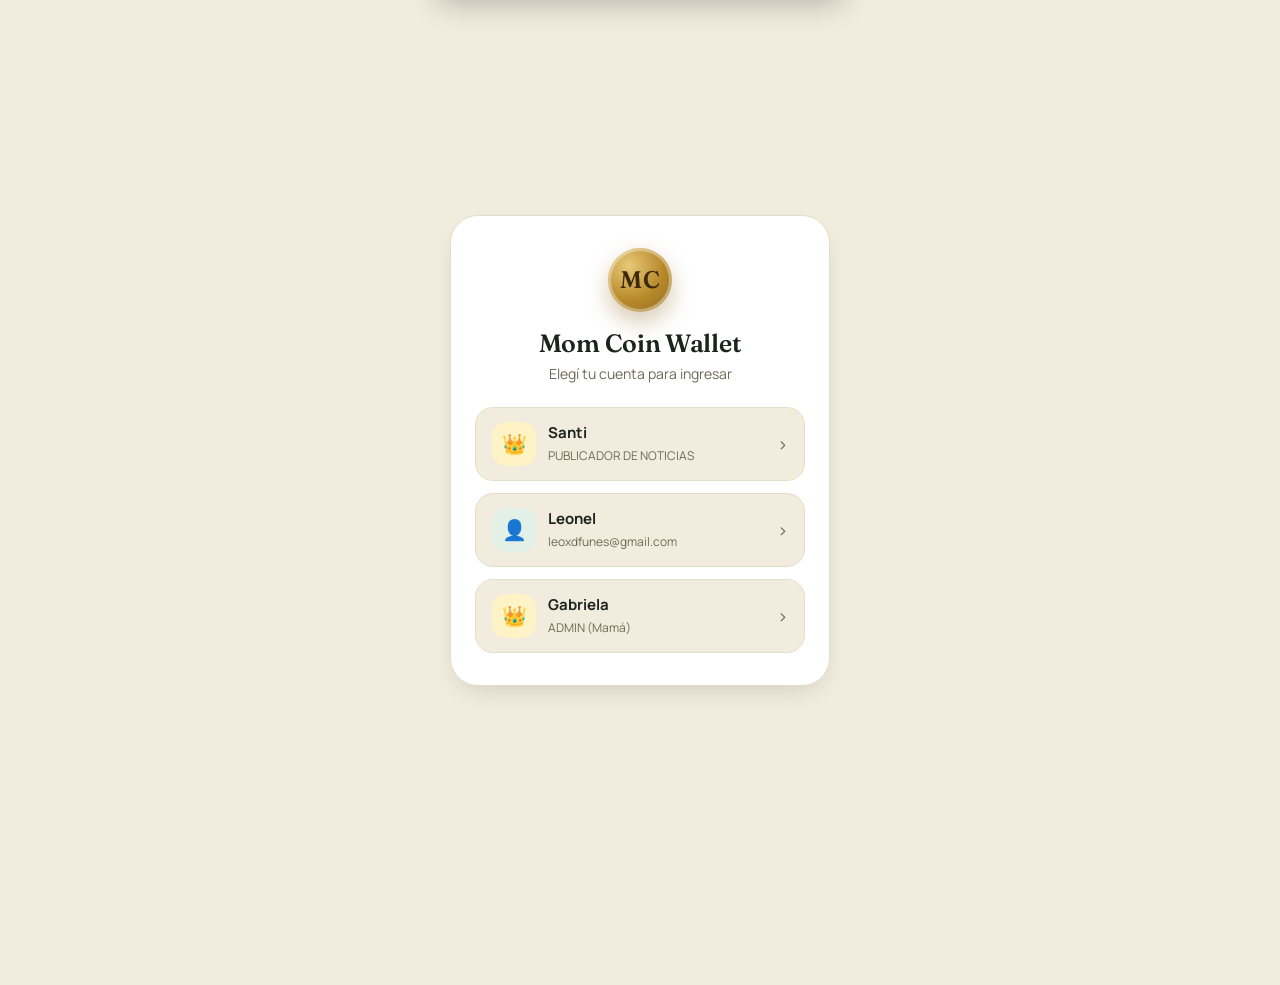
==== commit 35deebc5: "Update index.html" ====
--- a/index.html
+++ b/index.html
@@ -3,7 +3,9 @@
 <head>
   <meta charset="UTF-8">
   <meta name="viewport" content="width=device-width, initial-scale=1.0, maximum-scale=1.0, user-scalable=no">
-  <title>Mom Coin Wallet</title>
+  <title>Monedas de Mamá</title>
+  <meta name="color-scheme" content="light dark">
+  <meta name="momcoin-version" content="3.1.0">
   <link rel="icon" type="image/png" href="https://i.ibb.co/SWGbzbR/Gemini-Generated-Image-gv4lhtgv4lhtgv4l.png">
   <link rel="preconnect" href="https://fonts.googleapis.com">
   <link rel="preconnect" href="https://fonts.gstatic.com" crossorigin>
@@ -44,7 +46,7 @@
       --font-body: 'Manrope', -apple-system, BlinkMacSystemFont, "Segoe UI", Roboto, sans-serif;
     }
 
-    body.dark-mode {
+    body.dark-mode, body.system-dark {
       --bg: #0E1712;
       --card: #17221B;
       --text: #F1EEE1;
@@ -79,6 +81,16 @@
     .animated-screen {
       animation: slideUp 0.35s cubic-bezier(0.16, 1, 0.3, 1) forwards;
     }
+
+    .svg-icon { width: 22px; height: 22px; display:inline-block; vertical-align:middle; fill:none; stroke:currentColor; stroke-width:2; stroke-linecap:round; stroke-linejoin:round; flex:0 0 auto; }
+    .tab-icon .svg-icon { width:22px; height:22px; }
+    .vector-icon { width:20px; height:20px; vertical-align:-4px; margin-right:6px; }
+    #appUpdateModal { position:fixed; inset:0; z-index:100001; display:none; align-items:center; justify-content:center; padding:22px; background:rgba(0,0,0,.55); backdrop-filter:blur(4px); }
+    #appUpdateModal .update-card { width:min(430px,100%); background:var(--card); color:var(--text); border:1px solid var(--border); border-radius:24px; padding:24px; box-shadow:0 20px 60px rgba(0,0,0,.25); text-align:center; }
+    #appUpdateModal .update-icon { width:64px; height:64px; margin:0 auto 12px; border-radius:20px; display:grid; place-items:center; background:var(--primary-light); color:var(--primary); }
+    #appUpdateModal .update-icon svg { width:34px; height:34px; }
+    #appUpdateModal .update-actions { display:flex; gap:10px; margin-top:18px; }
+    #appUpdateModal .update-actions button { flex:1; }
 
     /* PANTALLA LOGIN */
     #loginScreen {
@@ -1079,7 +1091,7 @@
           }
         }
 
-document.querySelectorAll('.app-logo, .brand-logo').forEach(logo => {
+        document.querySelectorAll('.app-logo, .brand-logo').forEach(logo => {
           logo.style.cursor = 'pointer';
           logo.addEventListener('click', registerTap);
         });
@@ -1089,13 +1101,14 @@
 
   <section id="loginScreen">
     <div class="login-card animated-screen">
-      <img src="https://i.ibb.co/Y78nttM3/Gemini-Generated-Image-gv4lhtgv4lhtgv4l-1-1.png" alt="Monedas de Mamá" class="app-logo" border="0" />
+      <div class="app-logo">MC</div>
 
       <div id="accountSelection">
-        <h1>Monedas de Mamá</h1>
+        <h1>Mom Coin Wallet</h1>
         <p>Elegí tu cuenta para ingresar</p>
-        <div class="account-list">          <button type="button" class="account-button" data-name="Santi" data-email="santipapel16@gmail.com">
-            <div class="account-avatar admin-avatar">📰</div>
+        <div class="account-list">
+          <button type="button" class="account-button" data-name="Santi" data-email="santipapel16@gmail.com">
+            <div class="account-avatar admin-avatar">👑</div>
             <div class="account-info">
               <strong>Santi</strong>
               <span>PUBLICADOR DE NOTICIAS</span>
@@ -1308,7 +1321,7 @@
         <div class="card-title">
           <span>💸 Solicitar Retiro en Efectivo</span>
         </div>
-        <p style="font-size:13px;color:var(--muted);margin-bottom:14px;">Los retiros se liquidan al final de cada mes. Podés elegir una cantidad fija o pedir todos los MC que tengas en ese momento.</p>
+        <p style="font-size:13px;color:var(--muted);margin-bottom:14px;">Los retiros se liquidan al final de cada mes. En “Todos mis MC” no se toma tu saldo de ahora: se retira el saldo que tengas cuando llegue la liquidación.</p>
 
         <div style="display:flex;gap:8px;margin-bottom:14px;">
           <button type="button" id="withdrawSpecificBtn" class="btn-primary" style="flex:1;padding:10px;">MC específicos</button>
@@ -1321,7 +1334,11 @@
           <div id="withdrawCalc" style="font-size:14px;color:var(--primary);font-weight:800;margin-bottom:16px;background:var(--primary-light);padding:10px;border-radius:12px;text-align:center;">Valor estimado: $0 ARS</div>
         </div>
 
-        <div id="withdrawAllInfo" style="display:none;font-size:13px;color:var(--muted);margin-bottom:16px;background:var(--primary-light);padding:12px;border-radius:12px;text-align:center;">Se retirará el saldo que tengas al momento de la liquidación de fin de mes.</div>
+        <div id="withdrawAllInfo" style="display:none;font-size:13px;color:var(--muted);margin-bottom:12px;background:var(--primary-light);padding:12px;border-radius:12px;text-align:center;">Se retirará el saldo que tengas al momento de la liquidación de fin de mes. Los MC que ganes después de solicitarlo también cuentan.</div>
+        <label id="withdrawMonthlyWrap" style="display:none;align-items:center;gap:9px;font-size:13px;font-weight:700;margin:10px 0 14px;padding:12px;border:1px solid var(--border);border-radius:14px;background:var(--card);">
+          <input type="checkbox" id="withdrawMonthlyToggle" style="width:20px;height:20px;">
+          <span>🔁 Hacer “Todos mis MC” automáticamente cada mes</span>
+        </label>
         <button id="requestWithdrawBtn" class="btn-primary">Programar retiro a fin de mes 🚀</button>
       </div>
 
@@ -1499,8 +1516,8 @@
         </div>
 
         <div style="display:flex;justify-content:space-between;align-items:center;padding:12px 0;border-top:1px solid var(--border);border-bottom:1px solid var(--border);">
-          <span style="font-size:14px;font-weight:600;">🌙 Modo Oscuro</span>
-          <input type="checkbox" id="darkModeToggle" style="width:20px;height:20px;cursor:pointer;">
+          <span style="font-size:14px;font-weight:600;">🌗 Tema de la app</span>
+          <span id="systemThemeStatus" style="font-size:12px;font-weight:800;color:var(--primary);">Según el sistema</span>
         </div>
 
         <!-- Preferencias de la app -->
@@ -1567,32 +1584,45 @@
   <!-- NAVEGACIÓN INFERIOR -->
   <nav class="bottom-nav" id="bottomNav" style="display: none;">
     <button class="nav-tab active" data-target="pageHome">
-      <span class="tab-icon">🏠</span>
+      <span class="tab-icon"><svg class="svg-icon" viewBox="0 0 24 24" aria-hidden="true"><path d="m3 10 9-7 9 7"></path><path d="M5 9v11h14V9"></path><path d="M9 20v-6h6v6"></path></svg></span>
       <span>Inicio</span>
     </button>
     <button class="nav-tab" data-target="pageTransfer">
-      <span class="tab-icon">🔄</span>
+      <span class="tab-icon"><svg class="svg-icon" viewBox="0 0 24 24" aria-hidden="true"><path d="M20 7h-6"></path><path d="m20 7-3-3"></path><path d="m20 7-3 3"></path><path d="M4 17h6"></path><path d="m4 17 3-3"></path><path d="m4 17 3 3"></path><path d="M18 7a7 7 0 0 0-12 2"></path><path d="M6 17a7 7 0 0 0 12-2"></path></svg></span>
       <span>Transferir</span>
     </button>
     <button class="nav-tab" data-target="pageChat">
-      <span class="tab-icon">💬<span id="navChatBadge" class="nav-badge" style="display:none;"></span></span>
+      <span class="tab-icon"><svg class="svg-icon" viewBox="0 0 24 24" aria-hidden="true"><path d="M20 11.5a7.5 7.5 0 0 1-8 7.5 8.8 8.8 0 0 1-4-.9L4 20l1.2-3.5A7.4 7.4 0 0 1 4.5 12 7.5 7.5 0 0 1 12 4.5 7.5 7.5 0 0 1 20 11.5Z"></path></svg><span id="navChatBadge" class="nav-badge" style="display:none;"></span></span>
       <span>Chat</span>
     </button>
     <button class="nav-tab" data-target="pageWithdraw" id="tabWithdrawNav">
-      <span class="tab-icon">💸<span id="navWithdrawBadge" class="nav-badge" style="display:none;"></span></span>
+      <span class="tab-icon"><svg class="svg-icon" viewBox="0 0 24 24" aria-hidden="true"><rect x="3" y="5" width="18" height="14" rx="2"></rect><path d="M7 12h6"></path><path d="m10 9 3 3-3 3"></path></svg><span id="navWithdrawBadge" class="nav-badge" style="display:none;"></span></span>
       <span>Retiros</span>
     </button>
     <button class="nav-tab" data-target="pageAdmin" id="tabAdminNav" style="display:none;">
-      <span class="tab-icon">👑</span>
+      <span class="tab-icon"><svg class="svg-icon" viewBox="0 0 24 24" aria-hidden="true"><path d="m3 7 4 4 5-7 5 7 4-4-2 12H5L3 7Z"></path><path d="M5 19h14"></path></svg></span>
       <span>Admin</span>
     </button>
     <button class="nav-tab" data-target="pageSettings">
-      <span class="tab-icon">⚙️</span>
+      <span class="tab-icon"><svg class="svg-icon" viewBox="0 0 24 24" aria-hidden="true"><path d="M12 15.5a3.5 3.5 0 1 0 0-7 3.5 3.5 0 0 0 0 7Z"></path><path d="m19.4 15 .1.1-1.8 3.1-.1-.1-2.2-.9a8.2 8.2 0 0 1-1.8 1l-.3 2.3H10l-.3-2.3a8.2 8.2 0 0 1-1.8-1l-2.2.9-.1.1-1.8-3.1.1-.1 1.8-1.5a8.6 8.6 0 0 1 0-2.1L3.9 9.8l-.1-.1 1.8-3.1.1.1 2.2.9a8.2 8.2 0 0 1 1.8-1l.3-2.3h3.2l.3 2.3a8.2 8.2 0 0 1 1.8 1l2.2-.9.1-.1 1.8 3.1-.1.1-1.8 1.5a8.6 8.6 0 0 1 0 2.1L19.4 15Z"></path></svg></span>
       <span>Más</span>
     </button>
   </nav>
 
-  <div id="toast"></div>
+  <div id="appUpdateModal" role="dialog" aria-modal="true" aria-labelledby="appUpdateTitle">
+    <div class="update-card">
+      <div class="update-icon">
+        <svg class="svg-icon" viewBox="0 0 24 24" aria-hidden="true"><path d="M12 3v12"></path><path d="m7 10 5 5 5-5"></path><path d="M5 21h14"></path></svg>
+      </div>
+      <h2 id="appUpdateTitle" style="font-size:20px;margin-bottom:8px;">Nueva versión disponible</h2>
+      <p id="appUpdateText" style="font-size:13px;color:var(--muted);line-height:1.5;">Hay una actualización de Mom Coin Wallet. La aplicación se actualizará automáticamente.</p>
+      <div class="update-actions">
+        <button id="appUpdateNowBtn" class="btn-primary">Actualizar ahora</button>
+      </div>
+    </div>
+  </div>
+
+<div id="toast"></div>
 
   <!-- Banner de notificación en vivo, aparece adentro de la app sin importar la pestaña activa -->
   <div id="liveNotifBanner" role="status">
@@ -1735,6 +1765,60 @@
     let unsubscribeReasons = null;
     const DEFAULT_REASONS = ["Premio por tarea 🌟","Ayuda en casa 🏠","Buen comportamiento 💚","Cumpleaños 🎂","Ahorro 💰","Objetivo cumplido 🎯","Pago semanal 📅","Pago mensual 🗓️"];
 
+    // ===== Versión / actualización automática =====
+    const APP_VERSION = '3.1.0';
+    const APP_UPDATE_URL = './version.json';
+    let appUpdateReloading = false;
+    async function checkForAppUpdate(force = false) {
+      try {
+        const res = await fetch(APP_UPDATE_URL + '?t=' + Date.now(), { cache: 'no-store' });
+        if (!res.ok) return;
+        const data = await res.json();
+        const remoteVersion = String(data.version || '').trim();
+        if (!remoteVersion || remoteVersion === APP_VERSION) return;
+        const parseVer = v => String(v).split('.').map(n => parseInt(n,10) || 0);
+        const rv = parseVer(remoteVersion), lv = parseVer(APP_VERSION);
+        const isNewer = (rv[0] > lv[0]) || (rv[0] === lv[0] && (rv[1] > lv[1] || (rv[1] === lv[1] && rv[2] > lv[2])));
+        if (!isNewer) return;
+        const modal = document.getElementById('appUpdateModal');
+        const text = document.getElementById('appUpdateText');
+        const btn = document.getElementById('appUpdateNowBtn');
+        if (!modal || !btn) return;
+        text.textContent = `Hay una versión nueva (${remoteVersion}). Esta versión (${APP_VERSION}) quedará reemplazada por la nueva.`;
+        modal.style.display = 'flex';
+        const updateNow = () => {
+          if (appUpdateReloading) return;
+          appUpdateReloading = true;
+          btn.disabled = true;
+          btn.textContent = 'Actualizando…';
+          const url = new URL(window.location.href);
+          url.searchParams.set('app_update', remoteVersion);
+          url.searchParams.set('cache_bust', String(Date.now()));
+          window.location.replace(url.toString());
+        };
+        btn.onclick = updateNow;
+        setTimeout(updateNow, force ? 900 : 3200);
+      } catch (err) {
+        console.info('Actualización automática no disponible:', err && (err.message || err.code) || err);
+      }
+    }
+    window.addEventListener('online', () => checkForAppUpdate(false));
+    setTimeout(() => checkForAppUpdate(false), 2500);
+    setInterval(() => checkForAppUpdate(false), 10 * 60 * 1000);
+
+    // ===== Tema automático del sistema =====
+    const systemThemeMedia = window.matchMedia ? window.matchMedia('(prefers-color-scheme: dark)') : null;
+    function applySystemTheme() {
+      const dark = !!(systemThemeMedia && systemThemeMedia.matches);
+      document.body.classList.toggle('system-dark', dark);
+      const status = document.getElementById('systemThemeStatus');
+      if (status) status.textContent = dark ? 'Oscuro · sistema' : 'Claro · sistema';
+    }
+    applySystemTheme();
+    if (systemThemeMedia) {
+      try { systemThemeMedia.addEventListener('change', applySystemTheme); } catch (e) { try { systemThemeMedia.addListener(applySystemTheme); } catch (_) {} }
+    }
+
     const PushManager = {
       init: function() {
         // OneSignal ya se inicializa una sola vez desde el <head> con el App ID real.
@@ -1809,6 +1893,47 @@
     // Median no publica un comando TTS nativo estándar en su Bridge. En la
     // app Median usamos el Web Speech API del WebView y esperamos a que el
     // Bridge esté listo para inicializarlo correctamente.
+    // ===== Ducking automático: baja la música mientras habla la app =====
+    const VoiceDucking = (function() {
+      const duckFactor = 0.32;
+      const states = new WeakMap();
+      function mediaElements() { return Array.from(document.querySelectorAll('audio,video')); }
+      function isVoiceMedia(el) { return el.classList.contains('audio-player') || el.dataset.voice === 'true' || el.dataset.type === 'voice'; }
+      function duck(exceptVoice = false) {
+        mediaElements().forEach(el => {
+          if (exceptVoice && isVoiceMedia(el)) return;
+          if (!states.has(el)) states.set(el, el.volume);
+          const base = states.get(el);
+          el.volume = Math.max(0, Math.min(1, base * duckFactor));
+        });
+      }
+      function restore() {
+        mediaElements().forEach(el => {
+          if (states.has(el)) { el.volume = states.get(el); states.delete(el); }
+        });
+      }
+      function onVoiceStart() { duck(true); }
+      function onVoiceEnd() {
+        const activeVoice = mediaElements().some(el => isVoiceMedia(el) && !el.paused && !el.ended);
+        if (!activeVoice) restore();
+      }
+      function bind(root=document) {
+        root.querySelectorAll('audio.audio-player, audio[data-voice="true"], video[data-voice="true"]').forEach(el => {
+          if (el.dataset.duckBound === '1') return;
+          el.dataset.duckBound = '1';
+          el.addEventListener('play', onVoiceStart);
+          el.addEventListener('pause', onVoiceEnd);
+          el.addEventListener('ended', onVoiceEnd);
+        });
+      }
+      function speakStart() { duck(false); }
+      function speakEnd() { restore(); }
+      const observer = new MutationObserver(() => bind());
+      try { observer.observe(document.documentElement, {childList:true, subtree:true}); } catch (e) {}
+      setTimeout(bind, 300);
+      return { bind, speakStart, speakEnd, duck, restore };
+    })();
+
     const TTS = (function() {
       let voices = [];
       let medianReady = false;
@@ -1839,6 +1964,8 @@
           }
           try {
             window.speechSynthesis.cancel();
+            VoiceDucking.restore();
+            VoiceDucking.speakStart();
             loadVoices();
             const utter = new SpeechSynthesisUtterance(String(text));
             const voice = pickSpanishVoice();
@@ -1846,10 +1973,12 @@
             else utter.lang = 'es-AR';
             utter.rate = Number(AppPrefs.get('ttsRate')) || 1;
             utter.volume = 1;
+            utter.addEventListener('end', () => VoiceDucking.speakEnd(), { once: true });
+            utter.addEventListener('error', () => VoiceDucking.speakEnd(), { once: true });
             window.speechSynthesis.speak(utter);
-          } catch(e) { console.warn('TTS error:', e); }
+          } catch(e) { VoiceDucking.speakEnd(); console.warn('TTS error:', e); }
         },
-        stop: function() { if (supported) window.speechSynthesis.cancel(); }
+        stop: function() { if (supported) window.speechSynthesis.cancel(); VoiceDucking.speakEnd(); }
       };
     })();
     TTS.init();
@@ -2654,7 +2783,7 @@
         if (m.audioUrl) {
           content = `
             <div style="margin-bottom:4px;font-weight:700;font-size:12px;">🎙️ Nota de voz</div>
-            <audio controls src="${m.audioUrl}" class="audio-player"></audio>
+            <audio controls src="${m.audioUrl}" class="audio-player" data-voice="true"></audio>
           `;
         } else {
           content = `<div>${escapeHtml(m.text || '')}</div>`;
@@ -3184,12 +3313,15 @@
     const withdrawAllBtn = document.getElementById("withdrawAllBtn");
     const withdrawSpecificFields = document.getElementById("withdrawSpecificFields");
     const withdrawAllInfo = document.getElementById("withdrawAllInfo");
+    const withdrawMonthlyWrap = document.getElementById("withdrawMonthlyWrap");
+    const withdrawMonthlyToggle = document.getElementById("withdrawMonthlyToggle");
 
     function updateWithdrawMode(mode) {
       withdrawMode = mode;
       const specific = mode === 'specific';
       withdrawSpecificFields.style.display = specific ? 'block' : 'none';
       withdrawAllInfo.style.display = specific ? 'none' : 'block';
+      if (withdrawMonthlyWrap) withdrawMonthlyWrap.style.display = specific ? 'none' : 'flex';
       withdrawSpecificBtn.style.background = specific ? 'var(--primary)' : 'var(--card)';
       withdrawSpecificBtn.style.color = specific ? 'white' : 'var(--primary)';
       withdrawAllBtn.style.background = specific ? 'var(--card)' : 'var(--primary)';
@@ -3212,7 +3344,6 @@
       const amount = parseFloat(withdrawAmountInput.value);
       if (!isAll && (isNaN(amount) || amount <= 0)) { showToast("Ingresá una cantidad válida de MC"); return; }
       if (!isAll && amount > currentBalance) { showToast("❌ Saldo insuficiente de MC"); return; }
-      if (isAll && currentBalance <= 0) { showToast("❌ No tenés MC para retirar"); return; }
 
       try {
         const dueAt = getEndOfMonthDate();
@@ -3221,6 +3352,7 @@
           userEmail: selectedEmail, userName: selectedName,
           amount: isAll ? null : amount, arsAmount: isAll ? null : amount * MC_VALUE_ARS,
           amountMode: isAll ? 'all' : 'specific', dynamicAll: isAll,
+          recurringMonthly: isAll && !!(withdrawMonthlyToggle && withdrawMonthlyToggle.checked),
           status: 'scheduled', dueAt: dueAt.toISOString(),
           createdAt: serverTimestamp()
         });
@@ -3237,8 +3369,23 @@
       const now = Date.now();
       for (const ds of snap.docs) {
         const d = ds.data();
-        if (d.status === 'scheduled' && d.dueAt && new Date(d.dueAt).getTime() <= now) {
-          await updateDoc(ds.ref, { status: 'pending', dueProcessedAt: serverTimestamp() });
+        if (d.status !== 'scheduled' || !d.dueAt || new Date(d.dueAt).getTime() > now) continue;
+
+        // El documento que vence pasa a pendiente para que Mamá lo pueda aprobar.
+        await updateDoc(ds.ref, { status: 'pending', dueProcessedAt: serverTimestamp() });
+
+        // Si eligió “Todos mis MC cada mes”, creamos el siguiente ciclo.
+        // amount queda null/dynamicAll=true: el saldo se toma al momento de liquidar,
+        // no al momento de programar.
+        if (d.recurringMonthly && d.amountMode === 'all') {
+          const oldDue = new Date(d.dueAt);
+          const nextDue = new Date(oldDue.getFullYear(), oldDue.getMonth() + 2, 0, 23, 59, 59, 999);
+          await addDoc(col, {
+            userEmail: d.userEmail, userName: d.userName,
+            amount: null, arsAmount: null, amountMode: 'all', dynamicAll: true,
+            recurringMonthly: true, status: 'scheduled', dueAt: nextDue.toISOString(),
+            createdAt: serverTimestamp(), previousWithdrawalId: ds.id
+          });
         }
       }
     }
@@ -3523,22 +3670,8 @@
       showToast("📲 Notificaciones y Median.co sincronizados");
     });
 
-    // Modo Oscuro
-    const darkToggle = document.getElementById("darkModeToggle");
-    darkToggle.addEventListener("change", (e) => {
-      if (e.target.checked) {
-        document.body.classList.add("dark-mode");
-        localStorage.setItem("momcoin_dark", "true");
-      } else {
-        document.body.classList.remove("dark-mode");
-        localStorage.setItem("momcoin_dark", "false");
-      }
-    });
-
-    if (localStorage.getItem("momcoin_dark") === "true") {
-      darkToggle.checked = true;
-      document.body.classList.add("dark-mode");
-    }
+    // Tema automático según el sistema operativo. No se guarda una preferencia manual.
+    applySystemTheme();
 
     // ===== Preferencias: sonido / vibración / voz =====
     const prefSoundToggle = document.getElementById("prefSoundToggle");
